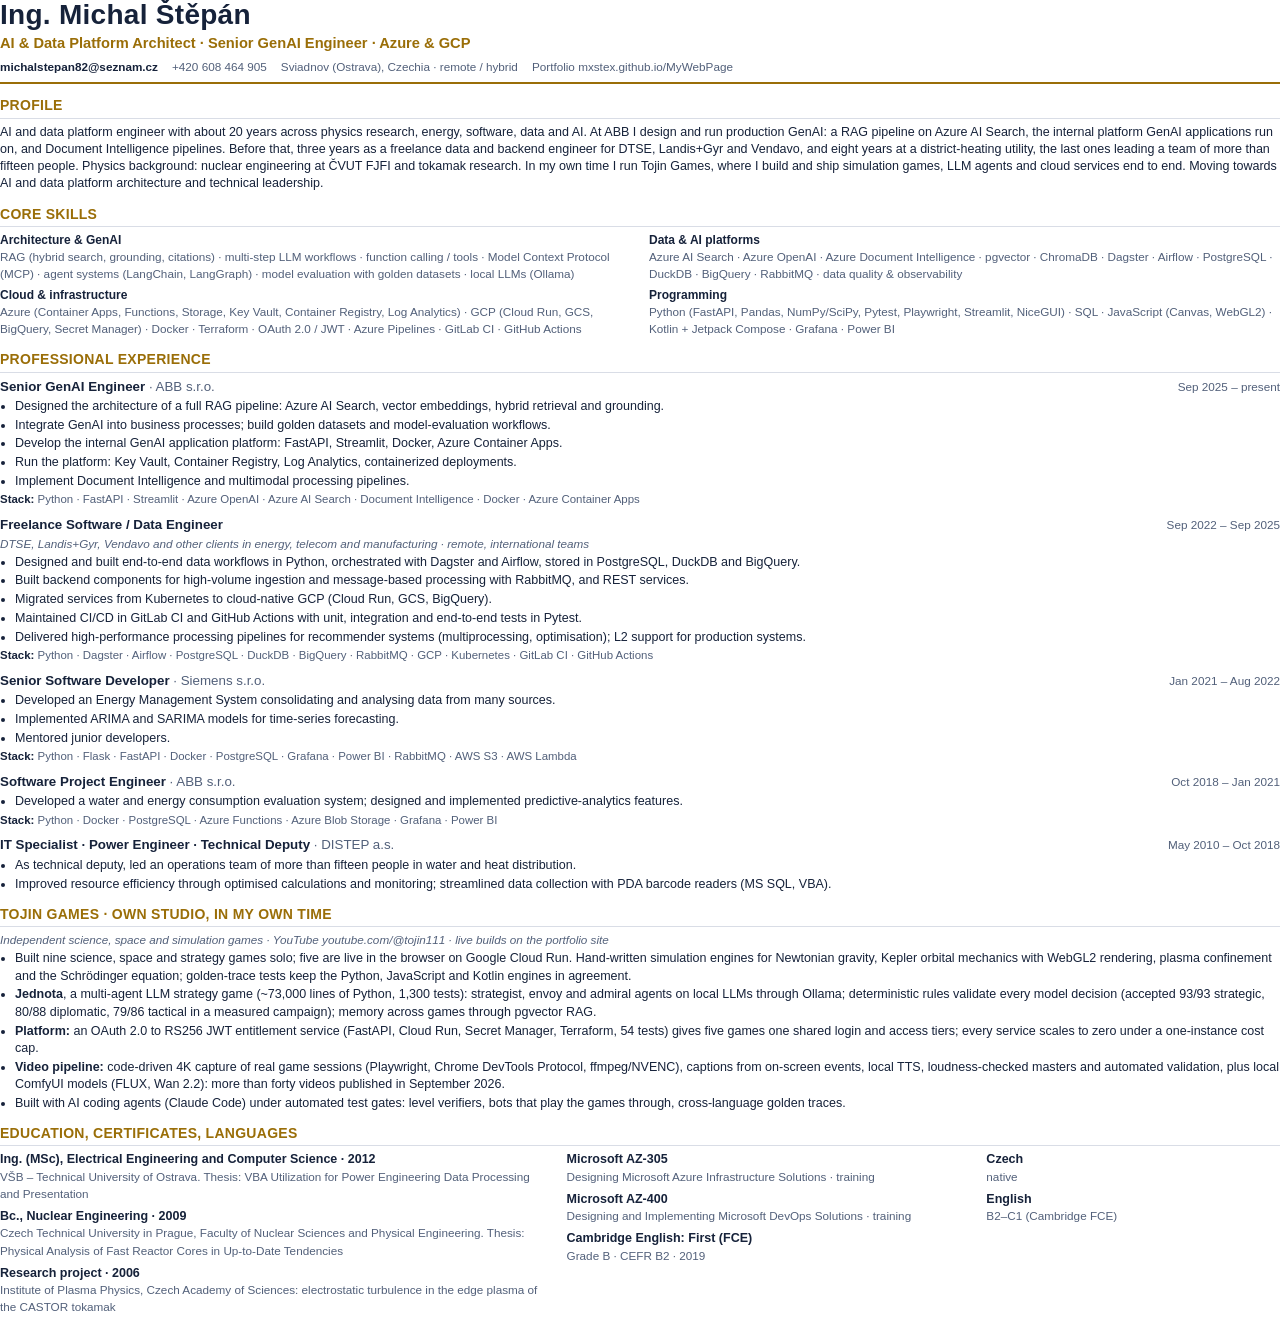
==== cv/Michal_Stepan_CV.html @ 5d6e68c1 "Update portfolio and CV with Tojin Games, Patreon and September project news - Gravity 3D links to i" ====
<!DOCTYPE html>
<html lang="en">
<head>
<meta charset="utf-8">
<title>Michal Štěpán · CV</title>
<!-- Source of cv/Michal_Stepan_CV.pdf. Re-export after every change (see README). -->
<style>
  @page { size: A4; margin: 12mm 15mm 12mm 15mm; }
  :root { --ink: #16223a; --muted: #52607a; --accent: #9a6e08; --rule: #d9dde6; }
  * { box-sizing: border-box; }
  html, body { margin: 0; padding: 0; background: #fff; }
  body { font-family: "Segoe UI", Arial, Helvetica, sans-serif; font-size: 9.4pt; line-height: 1.38; color: var(--ink); -webkit-print-color-adjust: exact; print-color-adjust: exact; }
  a { color: inherit; text-decoration: none; }
  header { border-bottom: 2px solid var(--accent); padding-bottom: 7px; margin-bottom: 9px; }
  h1 { font-size: 21pt; line-height: 1.1; margin: 0; letter-spacing: 0.01em; }
  .role { font-size: 11pt; color: var(--accent); font-weight: 600; margin: 2px 0 6px; }
  .contact { display: flex; flex-wrap: wrap; gap: 2px 14px; font-size: 8.8pt; color: var(--muted); }
  .contact b { color: var(--ink); font-weight: 600; }
  h2 { font-size: 10.5pt; text-transform: uppercase; letter-spacing: 0.02em; color: var(--accent); margin: 12px 0 5px; padding-bottom: 2px; border-bottom: 1px solid var(--rule); break-after: avoid; }
  p { margin: 0 0 5px; }
  ul { margin: 2px 0 0; padding-left: 15px; }
  li { margin: 0 0 1.5px; }
  .skills { display: grid; grid-template-columns: 1fr 1fr; gap: 4px 18px; }
  .skills div b { display: block; font-size: 9pt; }
  .skills div span { color: var(--muted); font-size: 8.8pt; }
  .job { margin: 0 0 8px; break-inside: avoid; }
  .job-head { display: flex; justify-content: space-between; align-items: baseline; gap: 10px; }
  .job-head h3 { font-size: 10pt; margin: 0; }
  .job-head h3 span { font-weight: 400; color: var(--muted); }
  .when { font-size: 8.8pt; color: var(--muted); white-space: nowrap; }
  .note { font-size: 8.8pt; color: var(--muted); font-style: italic; margin: 1px 0 2px; }
  .stack { font-size: 8.6pt; color: var(--muted); margin-top: 2px; }
  .stack b { color: var(--ink); font-weight: 600; }
  .proj { margin: 0 0 4px; }
  .proj b { font-weight: 600; }
  .cols3 { display: grid; grid-template-columns: 1.5fr 1.1fr 0.8fr; gap: 0 16px; }
  .edu { margin: 0 0 5px; }
  .edu b { display: block; }
  .edu span { color: var(--muted); font-size: 8.8pt; }
  .keep { break-inside: avoid; }
</style>
</head>
<body>

<header>
  <h1>Ing. Michal Štěpán</h1>
  <div class="role">AI &amp; Data Platform Architect · Senior GenAI Engineer · Azure &amp; GCP</div>
  <div class="contact">
    <span><b>michalstepan82@seznam.cz</b></span>
    <span>+420 608 464 905</span>
    <span>Sviadnov (Ostrava), Czechia · remote / hybrid</span>
    <span>Portfolio <a href="https://mxstex.github.io/MyWebPage/">mxstex.github.io/MyWebPage</a></span>
  </div>
</header>

<h2>Profile</h2>
<p>AI and data platform engineer with about 20 years across physics research, energy, software, data and AI. At ABB I design and run production GenAI: a RAG pipeline on Azure AI Search, the internal platform GenAI applications run on, and Document Intelligence pipelines. Before that, three years as a freelance data and backend engineer for DTSE, Landis+Gyr and Vendavo, and eight years at a district-heating utility, the last ones leading a team of more than fifteen people. Physics background: nuclear engineering at ČVUT FJFI and tokamak research. In my own time I run Tojin Games, where I build and ship simulation games, LLM agents and cloud services end to end. Moving towards AI and data platform architecture and technical leadership.</p>

<h2>Core skills</h2>
<div class="skills">
  <div><b>Architecture &amp; GenAI</b><span>RAG (hybrid search, grounding, citations) · multi-step LLM workflows · function calling / tools · Model Context Protocol (MCP) · agent systems (LangChain, LangGraph) · model evaluation with golden datasets · local LLMs (Ollama)</span></div>
  <div><b>Data &amp; AI platforms</b><span>Azure AI Search · Azure OpenAI · Azure Document Intelligence · pgvector · ChromaDB · Dagster · Airflow · PostgreSQL · DuckDB · BigQuery · RabbitMQ · data quality &amp; observability</span></div>
  <div><b>Cloud &amp; infrastructure</b><span>Azure (Container Apps, Functions, Storage, Key Vault, Container Registry, Log Analytics) · GCP (Cloud Run, GCS, BigQuery, Secret Manager) · Docker · Terraform · OAuth 2.0 / JWT · Azure Pipelines · GitLab CI · GitHub Actions</span></div>
  <div><b>Programming</b><span>Python (FastAPI, Pandas, NumPy/SciPy, Pytest, Playwright, Streamlit, NiceGUI) · SQL · JavaScript (Canvas, WebGL2) · Kotlin + Jetpack Compose · Grafana · Power BI</span></div>
</div>

<h2>Professional experience</h2>

<div class="job">
  <div class="job-head"><h3>Senior GenAI Engineer <span>· ABB s.r.o.</span></h3><span class="when">Sep 2025 – present</span></div>
  <ul>
    <li>Designed the architecture of a full RAG pipeline: Azure AI Search, vector embeddings, hybrid retrieval and grounding.</li>
    <li>Integrate GenAI into business processes; build golden datasets and model-evaluation workflows.</li>
    <li>Develop the internal GenAI application platform: FastAPI, Streamlit, Docker, Azure Container Apps.</li>
    <li>Run the platform: Key Vault, Container Registry, Log Analytics, containerized deployments.</li>
    <li>Implement Document Intelligence and multimodal processing pipelines.</li>
  </ul>
  <div class="stack"><b>Stack:</b> Python · FastAPI · Streamlit · Azure OpenAI · Azure AI Search · Document Intelligence · Docker · Azure Container Apps</div>
</div>

<div class="job">
  <div class="job-head"><h3>Freelance Software / Data Engineer</h3><span class="when">Sep 2022 – Sep 2025</span></div>
  <div class="note">DTSE, Landis+Gyr, Vendavo and other clients in energy, telecom and manufacturing · remote, international teams</div>
  <ul>
    <li>Designed and built end-to-end data workflows in Python, orchestrated with Dagster and Airflow, stored in PostgreSQL, DuckDB and BigQuery.</li>
    <li>Built backend components for high-volume ingestion and message-based processing with RabbitMQ, and REST services.</li>
    <li>Migrated services from Kubernetes to cloud-native GCP (Cloud Run, GCS, BigQuery).</li>
    <li>Maintained CI/CD in GitLab CI and GitHub Actions with unit, integration and end-to-end tests in Pytest.</li>
    <li>Delivered high-performance processing pipelines for recommender systems (multiprocessing, optimisation); L2 support for production systems.</li>
  </ul>
  <div class="stack"><b>Stack:</b> Python · Dagster · Airflow · PostgreSQL · DuckDB · BigQuery · RabbitMQ · GCP · Kubernetes · GitLab CI · GitHub Actions</div>
</div>

<div class="job">
  <div class="job-head"><h3>Senior Software Developer <span>· Siemens s.r.o.</span></h3><span class="when">Jan 2021 – Aug 2022</span></div>
  <ul>
    <li>Developed an Energy Management System consolidating and analysing data from many sources.</li>
    <li>Implemented ARIMA and SARIMA models for time-series forecasting.</li>
    <li>Mentored junior developers.</li>
  </ul>
  <div class="stack"><b>Stack:</b> Python · Flask · FastAPI · Docker · PostgreSQL · Grafana · Power BI · RabbitMQ · AWS S3 · AWS Lambda</div>
</div>

<div class="job">
  <div class="job-head"><h3>Software Project Engineer <span>· ABB s.r.o.</span></h3><span class="when">Oct 2018 – Jan 2021</span></div>
  <ul>
    <li>Developed a water and energy consumption evaluation system; designed and implemented predictive-analytics features.</li>
  </ul>
  <div class="stack"><b>Stack:</b> Python · Docker · PostgreSQL · Azure Functions · Azure Blob Storage · Grafana · Power BI</div>
</div>

<div class="job">
  <div class="job-head"><h3>IT Specialist · Power Engineer · Technical Deputy <span>· DISTEP a.s.</span></h3><span class="when">May 2010 – Oct 2018</span></div>
  <ul>
    <li>As technical deputy, led an operations team of more than fifteen people in water and heat distribution.</li>
    <li>Improved resource efficiency through optimised calculations and monitoring; streamlined data collection with PDA barcode readers (MS SQL, VBA).</li>
  </ul>
</div>

<div class="job">
<h2>Tojin Games · own studio, in my own time</h2>
<div class="note">Independent science, space and simulation games · YouTube <a href="https://www.youtube.com/@tojin111">youtube.com/@tojin111</a> · live builds on the portfolio site</div>
<ul>
  <li>Built nine science, space and strategy games solo; five are live in the browser on Google Cloud Run. Hand-written simulation engines for Newtonian gravity, Kepler orbital mechanics with WebGL2 rendering, plasma confinement and the Schrödinger equation; golden-trace tests keep the Python, JavaScript and Kotlin engines in agreement.</li>
  <li><b>Jednota</b>, a multi-agent LLM strategy game (~73,000 lines of Python, 1,300 tests): strategist, envoy and admiral agents on local LLMs through Ollama; deterministic rules validate every model decision (accepted 93/93 strategic, 80/88 diplomatic, 79/86 tactical in a measured campaign); memory across games through pgvector RAG.</li>
  <li><b>Platform:</b> an OAuth 2.0 to RS256 JWT entitlement service (FastAPI, Cloud Run, Secret Manager, Terraform, 54 tests) gives five games one shared login and access tiers; every service scales to zero under a one-instance cost cap.</li>
  <li><b>Video pipeline:</b> code-driven 4K capture of real game sessions (Playwright, Chrome DevTools Protocol, ffmpeg/NVENC), captions from on-screen events, local TTS, loudness-checked masters and automated validation, plus local ComfyUI models (FLUX, Wan 2.2): more than forty videos published in September 2026.</li>
  <li>Built with AI coding agents (Claude Code) under automated test gates: level verifiers, bots that play the games through, cross-language golden traces.</li>
</ul>
</div>

<div class="keep">
<h2>Education, certificates, languages</h2>
<div class="cols3">
  <div>
    <div class="edu"><b>Ing. (MSc), Electrical Engineering and Computer Science · 2012</b><span>VŠB – Technical University of Ostrava. Thesis: VBA Utilization for Power Engineering Data Processing and Presentation</span></div>
    <div class="edu"><b>Bc., Nuclear Engineering · 2009</b><span>Czech Technical University in Prague, Faculty of Nuclear Sciences and Physical Engineering. Thesis: Physical Analysis of Fast Reactor Cores in Up-to-Date Tendencies</span></div>
    <div class="edu"><b>Research project · 2006</b><span>Institute of Plasma Physics, Czech Academy of Sciences: electrostatic turbulence in the edge plasma of the CASTOR tokamak</span></div>
  </div>
  <div>
    <div class="edu"><b>Microsoft AZ-305</b><span>Designing Microsoft Azure Infrastructure Solutions · training</span></div>
    <div class="edu"><b>Microsoft AZ-400</b><span>Designing and Implementing Microsoft DevOps Solutions · training</span></div>
    <div class="edu"><b>Cambridge English: First (FCE)</b><span>Grade B · CEFR B2 · 2019</span></div>
  </div>
  <div>
    <div class="edu"><b>Czech</b><span>native</span></div>
    <div class="edu"><b>English</b><span>B2–C1 (Cambridge FCE)</span></div>
  </div>
</div>
</div>

</body>
</html>
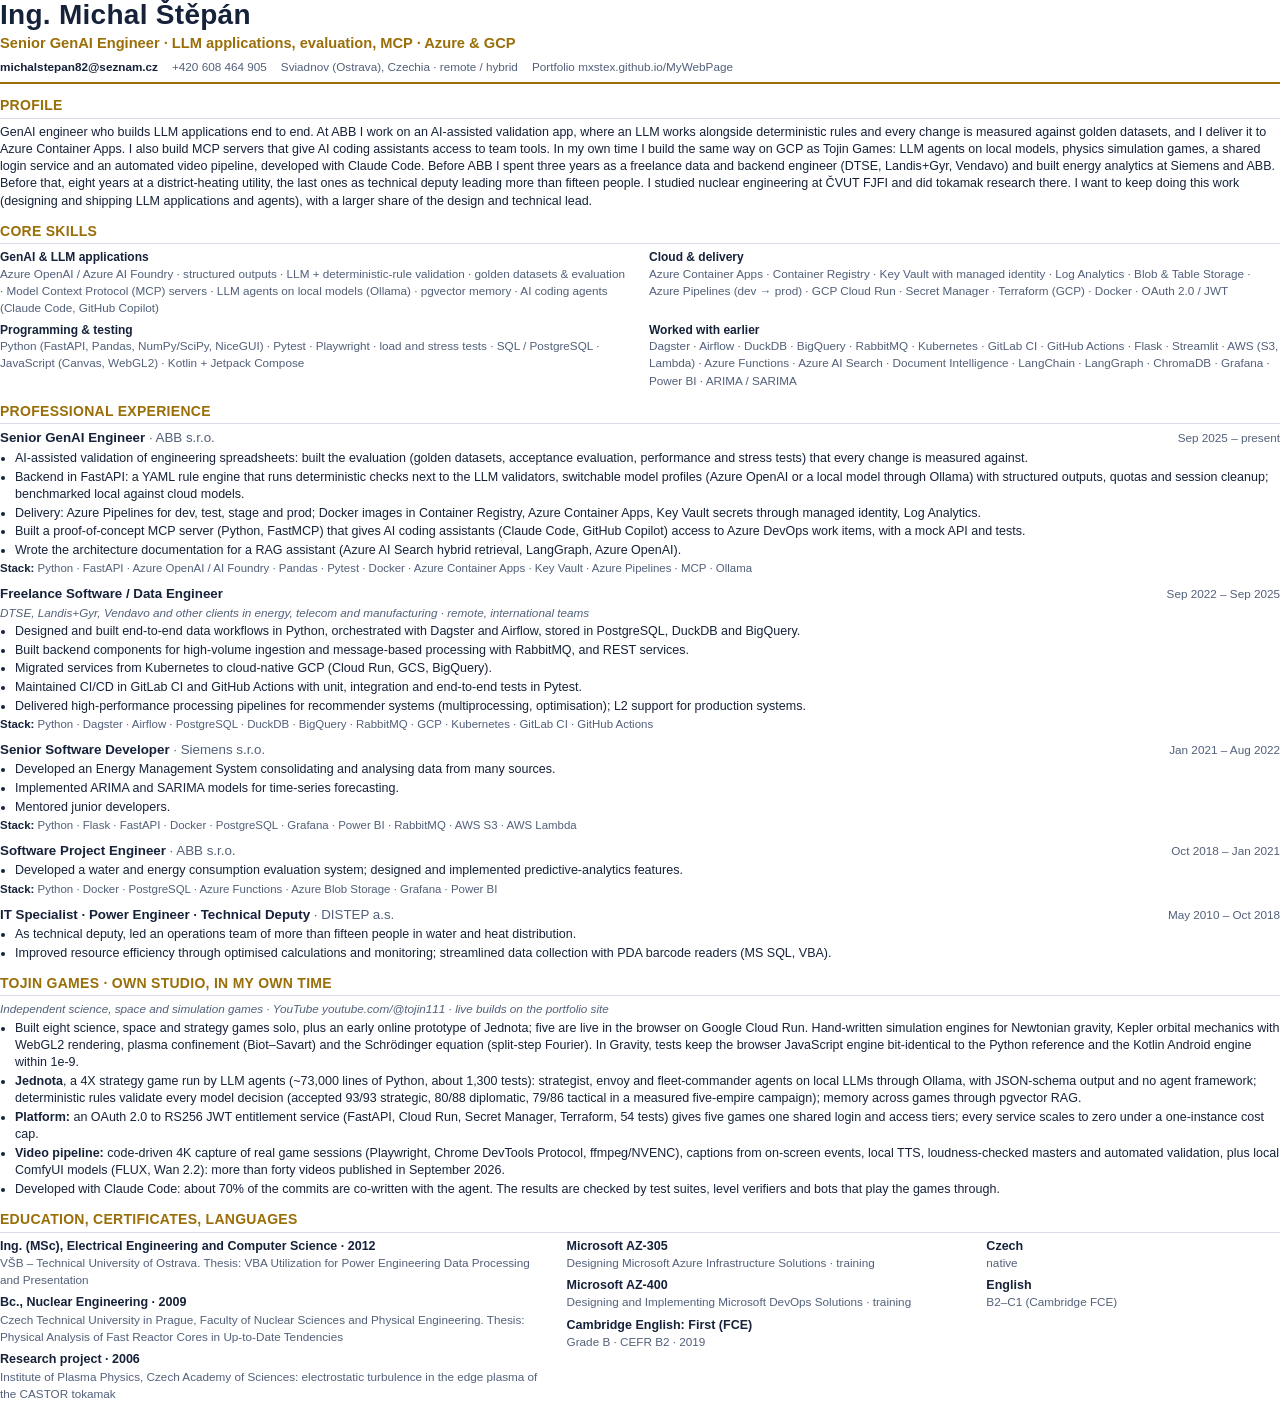
==== commit f9d3d4b7: "Rewrite CV and site around verified work (v1.5.0) - Headline: Senior GenAI Engineer instead of AI & " ====
--- a/cv/Michal_Stepan_CV.html
+++ b/cv/Michal_Stepan_CV.html
@@ -44,7 +44,7 @@
 
 <header>
   <h1>Ing. Michal Štěpán</h1>
-  <div class="role">AI &amp; Data Platform Architect · Senior GenAI Engineer · Azure &amp; GCP</div>
+  <div class="role">Senior GenAI Engineer · LLM applications, evaluation, MCP · Azure &amp; GCP</div>
   <div class="contact">
     <span><b>michalstepan82@seznam.cz</b></span>
     <span>+420 608 464 905</span>
@@ -54,14 +54,14 @@
 </header>
 
 <h2>Profile</h2>
-<p>AI and data platform engineer with about 20 years across physics research, energy, software, data and AI. At ABB I design and run production GenAI: a RAG pipeline on Azure AI Search, the internal platform GenAI applications run on, and Document Intelligence pipelines. Before that, three years as a freelance data and backend engineer for DTSE, Landis+Gyr and Vendavo, and eight years at a district-heating utility, the last ones leading a team of more than fifteen people. Physics background: nuclear engineering at ČVUT FJFI and tokamak research. In my own time I run Tojin Games, where I build and ship simulation games, LLM agents and cloud services end to end. Moving towards AI and data platform architecture and technical leadership.</p>
+<p>GenAI engineer who builds LLM applications end to end. At ABB I work on an AI-assisted validation app, where an LLM works alongside deterministic rules and every change is measured against golden datasets, and I deliver it to Azure Container Apps. I also build MCP servers that give AI coding assistants access to team tools. In my own time I build the same way on GCP as Tojin Games: LLM agents on local models, physics simulation games, a shared login service and an automated video pipeline, developed with Claude Code. Before ABB I spent three years as a freelance data and backend engineer (DTSE, Landis+Gyr, Vendavo) and built energy analytics at Siemens and ABB. Before that, eight years at a district-heating utility, the last ones as technical deputy leading more than fifteen people. I studied nuclear engineering at ČVUT FJFI and did tokamak research there. I want to keep doing this work (designing and shipping LLM applications and agents), with a larger share of the design and technical lead.</p>
 
 <h2>Core skills</h2>
 <div class="skills">
-  <div><b>Architecture &amp; GenAI</b><span>RAG (hybrid search, grounding, citations) · multi-step LLM workflows · function calling / tools · Model Context Protocol (MCP) · agent systems (LangChain, LangGraph) · model evaluation with golden datasets · local LLMs (Ollama)</span></div>
-  <div><b>Data &amp; AI platforms</b><span>Azure AI Search · Azure OpenAI · Azure Document Intelligence · pgvector · ChromaDB · Dagster · Airflow · PostgreSQL · DuckDB · BigQuery · RabbitMQ · data quality &amp; observability</span></div>
-  <div><b>Cloud &amp; infrastructure</b><span>Azure (Container Apps, Functions, Storage, Key Vault, Container Registry, Log Analytics) · GCP (Cloud Run, GCS, BigQuery, Secret Manager) · Docker · Terraform · OAuth 2.0 / JWT · Azure Pipelines · GitLab CI · GitHub Actions</span></div>
-  <div><b>Programming</b><span>Python (FastAPI, Pandas, NumPy/SciPy, Pytest, Playwright, Streamlit, NiceGUI) · SQL · JavaScript (Canvas, WebGL2) · Kotlin + Jetpack Compose · Grafana · Power BI</span></div>
+  <div><b>GenAI &amp; LLM applications</b><span>Azure OpenAI / Azure AI Foundry · structured outputs · LLM + deterministic-rule validation · golden datasets &amp; evaluation · Model Context Protocol (MCP) servers · LLM agents on local models (Ollama) · pgvector memory · AI coding agents (Claude Code, GitHub Copilot)</span></div>
+  <div><b>Cloud &amp; delivery</b><span>Azure Container Apps · Container Registry · Key Vault with managed identity · Log Analytics · Blob &amp; Table Storage · Azure Pipelines (dev → prod) · GCP Cloud Run · Secret Manager · Terraform (GCP) · Docker · OAuth 2.0 / JWT</span></div>
+  <div><b>Programming &amp; testing</b><span>Python (FastAPI, Pandas, NumPy/SciPy, NiceGUI) · Pytest · Playwright · load and stress tests · SQL / PostgreSQL · JavaScript (Canvas, WebGL2) · Kotlin + Jetpack Compose</span></div>
+  <div><b>Worked with earlier</b><span>Dagster · Airflow · DuckDB · BigQuery · RabbitMQ · Kubernetes · GitLab CI · GitHub Actions · Flask · Streamlit · AWS (S3, Lambda) · Azure Functions · Azure AI Search · Document Intelligence · LangChain · LangGraph · ChromaDB · Grafana · Power BI · ARIMA / SARIMA</span></div>
 </div>
 
 <h2>Professional experience</h2>
@@ -69,13 +69,13 @@
 <div class="job">
   <div class="job-head"><h3>Senior GenAI Engineer <span>· ABB s.r.o.</span></h3><span class="when">Sep 2025 – present</span></div>
   <ul>
-    <li>Designed the architecture of a full RAG pipeline: Azure AI Search, vector embeddings, hybrid retrieval and grounding.</li>
-    <li>Integrate GenAI into business processes; build golden datasets and model-evaluation workflows.</li>
-    <li>Develop the internal GenAI application platform: FastAPI, Streamlit, Docker, Azure Container Apps.</li>
-    <li>Run the platform: Key Vault, Container Registry, Log Analytics, containerized deployments.</li>
-    <li>Implement Document Intelligence and multimodal processing pipelines.</li>
+    <li>AI-assisted validation of engineering spreadsheets: built the evaluation (golden datasets, acceptance evaluation, performance and stress tests) that every change is measured against.</li>
+    <li>Backend in FastAPI: a YAML rule engine that runs deterministic checks next to the LLM validators, switchable model profiles (Azure OpenAI or a local model through Ollama) with structured outputs, quotas and session cleanup; benchmarked local against cloud models.</li>
+    <li>Delivery: Azure Pipelines for dev, test, stage and prod; Docker images in Container Registry, Azure Container Apps, Key Vault secrets through managed identity, Log Analytics.</li>
+    <li>Built a proof-of-concept MCP server (Python, FastMCP) that gives AI coding assistants (Claude Code, GitHub Copilot) access to Azure DevOps work items, with a mock API and tests.</li>
+    <li>Wrote the architecture documentation for a RAG assistant (Azure AI Search hybrid retrieval, LangGraph, Azure OpenAI).</li>
   </ul>
-  <div class="stack"><b>Stack:</b> Python · FastAPI · Streamlit · Azure OpenAI · Azure AI Search · Document Intelligence · Docker · Azure Container Apps</div>
+  <div class="stack"><b>Stack:</b> Python · FastAPI · Azure OpenAI / AI Foundry · Pandas · Pytest · Docker · Azure Container Apps · Key Vault · Azure Pipelines · MCP · Ollama</div>
 </div>
 
 <div class="job">
@@ -121,11 +121,11 @@
 <h2>Tojin Games · own studio, in my own time</h2>
 <div class="note">Independent science, space and simulation games · YouTube <a href="https://www.youtube.com/@tojin111">youtube.com/@tojin111</a> · live builds on the portfolio site</div>
 <ul>
-  <li>Built nine science, space and strategy games solo; five are live in the browser on Google Cloud Run. Hand-written simulation engines for Newtonian gravity, Kepler orbital mechanics with WebGL2 rendering, plasma confinement and the Schrödinger equation; golden-trace tests keep the Python, JavaScript and Kotlin engines in agreement.</li>
-  <li><b>Jednota</b>, a multi-agent LLM strategy game (~73,000 lines of Python, 1,300 tests): strategist, envoy and admiral agents on local LLMs through Ollama; deterministic rules validate every model decision (accepted 93/93 strategic, 80/88 diplomatic, 79/86 tactical in a measured campaign); memory across games through pgvector RAG.</li>
+  <li>Built eight science, space and strategy games solo, plus an early online prototype of Jednota; five are live in the browser on Google Cloud Run. Hand-written simulation engines for Newtonian gravity, Kepler orbital mechanics with WebGL2 rendering, plasma confinement (Biot–Savart) and the Schrödinger equation (split-step Fourier). In Gravity, tests keep the browser JavaScript engine bit-identical to the Python reference and the Kotlin Android engine within 1e-9.</li>
+  <li><b>Jednota</b>, a 4X strategy game run by LLM agents (~73,000 lines of Python, about 1,300 tests): strategist, envoy and fleet-commander agents on local LLMs through Ollama, with JSON-schema output and no agent framework; deterministic rules validate every model decision (accepted 93/93 strategic, 80/88 diplomatic, 79/86 tactical in a measured five-empire campaign); memory across games through pgvector RAG.</li>
   <li><b>Platform:</b> an OAuth 2.0 to RS256 JWT entitlement service (FastAPI, Cloud Run, Secret Manager, Terraform, 54 tests) gives five games one shared login and access tiers; every service scales to zero under a one-instance cost cap.</li>
   <li><b>Video pipeline:</b> code-driven 4K capture of real game sessions (Playwright, Chrome DevTools Protocol, ffmpeg/NVENC), captions from on-screen events, local TTS, loudness-checked masters and automated validation, plus local ComfyUI models (FLUX, Wan 2.2): more than forty videos published in September 2026.</li>
-  <li>Built with AI coding agents (Claude Code) under automated test gates: level verifiers, bots that play the games through, cross-language golden traces.</li>
+  <li>Developed with Claude Code: about 70% of the commits are co-written with the agent. The results are checked by test suites, level verifiers and bots that play the games through.</li>
 </ul>
 </div>
 
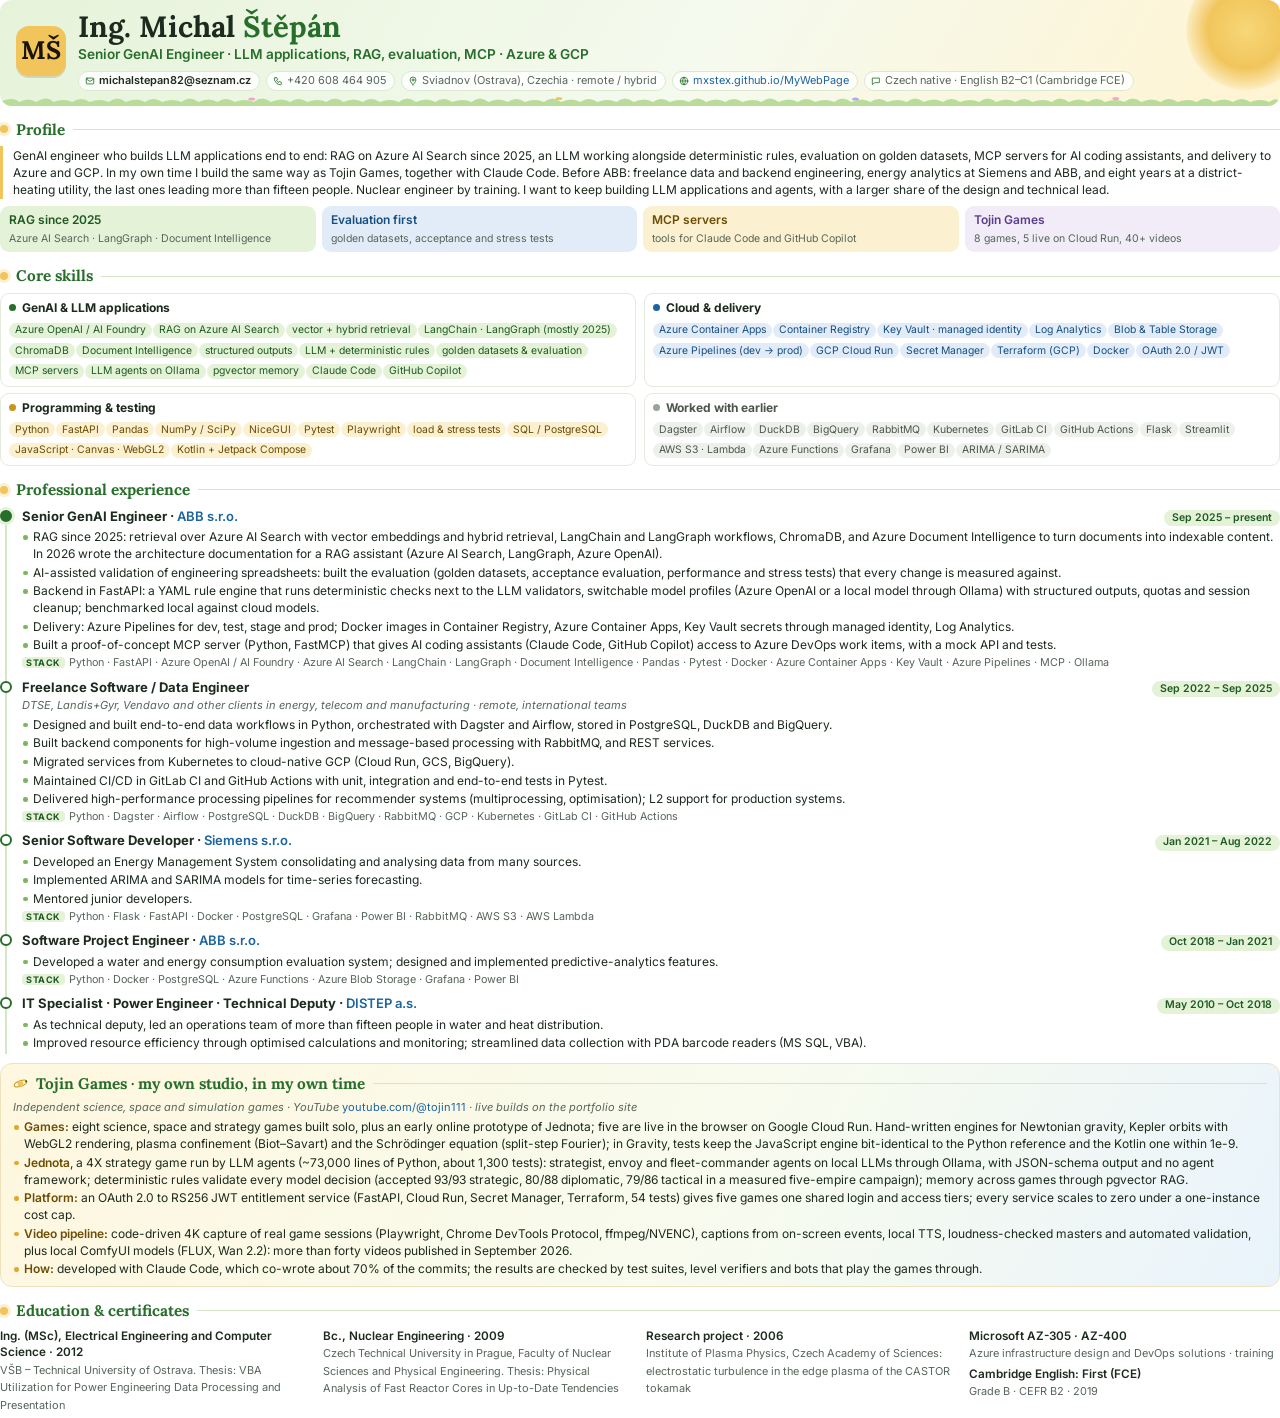
==== commit a8d63d0c: "Restore ABB RAG work and give the CV a new look (v1.5.1) - ABB role: RAG since 2025 (Azure AI Search" ====
--- a/cv/Michal_Stepan_CV.html
+++ b/cv/Michal_Stepan_CV.html
@@ -3,79 +3,169 @@
 <head>
 <meta charset="utf-8">
 <title>Michal Štěpán · CV</title>
-<!-- Source of cv/Michal_Stepan_CV.pdf. Re-export after every change (see README). -->
+<!-- Source of cv/Michal_Stepan_CV.pdf. Re-export after every change (see README). Colours follow the site's Meadow palette. -->
+<link rel="preconnect" href="https://fonts.googleapis.com">
+<link rel="preconnect" href="https://fonts.gstatic.com" crossorigin>
+<link href="https://fonts.googleapis.com/css2?family=Inter:wght@400;500;600;700&family=Lora:wght@600;700&display=swap" rel="stylesheet">
 <style>
-  @page { size: A4; margin: 12mm 15mm 12mm 15mm; }
-  :root { --ink: #16223a; --muted: #52607a; --accent: #9a6e08; --rule: #d9dde6; }
+  @page { size: A4; margin: 10mm 13mm 10mm 13mm; }
+  :root {
+    --ink: #1c2b1e; --muted: #56655a; --rule: #d6e7c8;
+    --green: #276e2b; --green-soft: #e4f2d8; --green-ink: #1f5a23;
+    --blue: #1b64a0; --blue-soft: #e1ecf8; --blue-ink: #174f80;
+    --gold: #f1c55c; --gold-soft: #fbf0cf; --gold-ink: #6b4d05;
+    --grey-soft: #eef0ec; --grey-ink: #4d564d;
+  }
   * { box-sizing: border-box; }
   html, body { margin: 0; padding: 0; background: #fff; }
-  body { font-family: "Segoe UI", Arial, Helvetica, sans-serif; font-size: 9.4pt; line-height: 1.38; color: var(--ink); -webkit-print-color-adjust: exact; print-color-adjust: exact; }
-  a { color: inherit; text-decoration: none; }
-  header { border-bottom: 2px solid var(--accent); padding-bottom: 7px; margin-bottom: 9px; }
-  h1 { font-size: 21pt; line-height: 1.1; margin: 0; letter-spacing: 0.01em; }
-  .role { font-size: 11pt; color: var(--accent); font-weight: 600; margin: 2px 0 6px; }
-  .contact { display: flex; flex-wrap: wrap; gap: 2px 14px; font-size: 8.8pt; color: var(--muted); }
-  .contact b { color: var(--ink); font-weight: 600; }
-  h2 { font-size: 10.5pt; text-transform: uppercase; letter-spacing: 0.02em; color: var(--accent); margin: 12px 0 5px; padding-bottom: 2px; border-bottom: 1px solid var(--rule); break-after: avoid; }
-  p { margin: 0 0 5px; }
-  ul { margin: 2px 0 0; padding-left: 15px; }
-  li { margin: 0 0 1.5px; }
-  .skills { display: grid; grid-template-columns: 1fr 1fr; gap: 4px 18px; }
-  .skills div b { display: block; font-size: 9pt; }
-  .skills div span { color: var(--muted); font-size: 8.8pt; }
-  .job { margin: 0 0 8px; break-inside: avoid; }
+  body { font-family: "Inter", "Segoe UI", Arial, sans-serif; font-size: 9pt; line-height: 1.42; color: var(--ink); -webkit-print-color-adjust: exact; print-color-adjust: exact; }
+  a { color: var(--blue); text-decoration: none; }
+  b { font-weight: 600; }
+  p { margin: 0 0 4px; }
+
+  /* ---------- header ---------- */
+  .hero { position: relative; overflow: hidden; display: flex; gap: 12px; align-items: center; padding: 11px 16px 15px; border-radius: 12px;
+          background: linear-gradient(120deg, #e6f3da 0%, #f5faee 55%, #fff4d2 100%); }
+  .hero .sun { position: absolute; right: -26px; top: -30px; width: 120px; height: 120px; border-radius: 50%;
+               background: radial-gradient(circle, #f7d777 0%, #f1c55c 45%, rgba(241,197,92,0.25) 68%, rgba(241,197,92,0) 72%); }
+  .hero .grass { position: absolute; left: 0; right: 0; bottom: 0; width: 100%; height: 11px; }
+  .mark { flex: none; width: 50px; height: 50px; border-radius: 13px; background: var(--gold); color: #1a1408; display: grid; place-items: center;
+          font-family: "Lora", Georgia, serif; font-weight: 700; font-size: 19pt; box-shadow: 0 2px 0 rgba(107,77,5,0.18); position: relative; }
+  .who { position: relative; }
+  h1 { font-family: "Lora", Georgia, serif; font-size: 22pt; line-height: 1.05; margin: 0; color: var(--ink); }
+  h1 .accent { color: var(--green); }
+  .role { font-size: 10.2pt; font-weight: 600; color: var(--green); margin: 3px 0 7px; }
+  .contact { display: flex; flex-wrap: wrap; gap: 4px 6px; }
+  .contact span { display: inline-flex; align-items: center; gap: 4px; background: rgba(255,255,255,0.85); border: 1px solid #dbe9cf; border-radius: 999px;
+                  padding: 1px 8px 1px 6px; font-size: 8.2pt; color: var(--muted); }
+  .contact span b { color: var(--ink); font-weight: 600; }
+  .contact svg { width: 10px; height: 10px; stroke: var(--green); fill: none; stroke-width: 2; stroke-linecap: round; stroke-linejoin: round; }
+
+  /* ---------- sections ---------- */
+  h2 { display: flex; align-items: center; gap: 8px; font-family: "Lora", Georgia, serif; font-size: 11.5pt; color: var(--green);
+       margin: 13px 0 6px; break-after: avoid; }
+  h2::before { content: ""; flex: none; width: 8px; height: 8px; border-radius: 50%; background: var(--gold); box-shadow: 0 0 0 3px var(--gold-soft); }
+  h2::after { content: ""; flex: 1; height: 1px; background: var(--rule); }
+
+  .profile { border-left: 3px solid var(--gold); padding: 1px 0 1px 10px; }
+
+  .highlights { display: grid; grid-template-columns: repeat(4, 1fr); gap: 6px; margin-top: 7px; }
+  .hl { border-radius: 9px; padding: 5px 9px 6px; }
+  .hl b { display: block; font-size: 9pt; }
+  .hl span { font-size: 7.9pt; color: var(--muted); }
+  .hl.g { background: var(--green-soft); } .hl.g b { color: var(--green-ink); }
+  .hl.b { background: var(--blue-soft); }  .hl.b b { color: var(--blue-ink); }
+  .hl.y { background: var(--gold-soft); }  .hl.y b { color: var(--gold-ink); }
+  .hl.n { background: #f1ecf8; }           .hl.n b { color: #5b3d8a; }
+
+  /* ---------- skills ---------- */
+  .skills { display: grid; grid-template-columns: 1fr 1fr; gap: 6px 8px; }
+  .sk { border: 1px solid #e3ebdc; border-radius: 9px; padding: 5px 8px 4px; }
+  .sk h3 { display: flex; align-items: center; gap: 6px; font-size: 9pt; margin: 0 0 4px; }
+  .sk h3 i { width: 7px; height: 7px; border-radius: 50%; }
+  .chips span { display: inline-block; font-size: 7.8pt; line-height: 1.35; padding: 0.5px 6px; margin: 0 1px 3px 0; border-radius: 999px; }
+  .sk.g h3 i { background: var(--green); } .sk.g .chips span { background: var(--green-soft); color: var(--green-ink); }
+  .sk.b h3 i { background: var(--blue); }  .sk.b .chips span { background: var(--blue-soft); color: var(--blue-ink); }
+  .sk.y h3 i { background: #c9951b; }      .sk.y .chips span { background: var(--gold-soft); color: var(--gold-ink); }
+  .sk.n h3 i { background: #9aa39a; }      .sk.n .chips span { background: var(--grey-soft); color: var(--grey-ink); }
+  .sk.n h3 { color: var(--grey-ink); }
+
+  /* ---------- experience ---------- */
+  .job { position: relative; margin: 0 0 0 5px; padding: 0 0 7px 15px; border-left: 2px solid var(--rule); }
+  .job:last-child { padding-bottom: 1px; }
+  .job-head, .note { break-after: avoid; }
+  li { break-inside: avoid; }
+  .job::before { content: ""; position: absolute; left: -7px; top: 3px; width: 8px; height: 8px; border-radius: 50%; background: #fff; border: 2px solid var(--green); }
+  .job.now::before { background: var(--green); box-shadow: 0 0 0 3px var(--green-soft); }
   .job-head { display: flex; justify-content: space-between; align-items: baseline; gap: 10px; }
-  .job-head h3 { font-size: 10pt; margin: 0; }
-  .job-head h3 span { font-weight: 400; color: var(--muted); }
-  .when { font-size: 8.8pt; color: var(--muted); white-space: nowrap; }
-  .note { font-size: 8.8pt; color: var(--muted); font-style: italic; margin: 1px 0 2px; }
-  .stack { font-size: 8.6pt; color: var(--muted); margin-top: 2px; }
-  .stack b { color: var(--ink); font-weight: 600; }
-  .proj { margin: 0 0 4px; }
-  .proj b { font-weight: 600; }
-  .cols3 { display: grid; grid-template-columns: 1.5fr 1.1fr 0.8fr; gap: 0 16px; }
-  .edu { margin: 0 0 5px; }
-  .edu b { display: block; }
-  .edu span { color: var(--muted); font-size: 8.8pt; }
+  .job-head h3 { font-size: 9.8pt; margin: 0; }
+  .job-head h3 span { font-weight: 600; color: var(--blue); }
+  .when { flex: none; font-size: 7.9pt; font-weight: 600; color: var(--green-ink); background: var(--green-soft); border-radius: 999px; padding: 0.5px 8px; white-space: nowrap; }
+  .note { font-size: 8.3pt; color: var(--muted); font-style: italic; margin: 1px 0 1px; }
+  ul { list-style: none; margin: 2px 0 0; padding-left: 11px; }
+  li { position: relative; margin: 0 0 1.5px; }
+  li::before { content: ""; position: absolute; left: -10px; top: 0.58em; width: 4.5px; height: 4.5px; border-radius: 50%; background: #7cb65c; }
+  .stack { font-size: 8.1pt; color: var(--muted); margin-top: 2px; }
+  .stack b { font-size: 6.8pt; font-weight: 700; letter-spacing: 0.06em; text-transform: uppercase; color: var(--green-ink); background: var(--green-soft);
+             border-radius: 4px; padding: 0 4px; margin-right: 4px; }
+
+  /* ---------- Tojin Games ---------- */
+  .tojin { margin-top: 9px; border-radius: 12px; padding: 7px 12px 7px; background: linear-gradient(120deg, #fff7df 0%, #f7fbef 60%, #e9f3fb 100%); border: 1px solid #efe3bd; break-inside: avoid; }
+  .tojin h2 { margin-top: 2px; }
+  .tojin h2::before { display: none; }
+  .tojin h2 svg { flex: none; width: 15px; height: 15px; }
+  .tojin .note a { font-style: normal; }
+  .tojin li b { color: var(--gold-ink); }
+  .tojin li::before { background: #e0a92c; }
+
+  /* ---------- education ---------- */
+  .cols4 { display: grid; grid-template-columns: 1fr 1fr 1fr 1fr; gap: 0 12px; }
+  .edu { margin: 0 0 4px; }
+  .edu b { display: block; font-size: 8.8pt; }
+  .edu span { color: var(--muted); font-size: 8.2pt; }
   .keep { break-inside: avoid; }
 </style>
 </head>
 <body>
 
-<header>
-  <h1>Ing. Michal Štěpán</h1>
-  <div class="role">Senior GenAI Engineer · LLM applications, evaluation, MCP · Azure &amp; GCP</div>
-  <div class="contact">
-    <span><b>michalstepan82@seznam.cz</b></span>
-    <span>+420 608 464 905</span>
-    <span>Sviadnov (Ostrava), Czechia · remote / hybrid</span>
-    <span>Portfolio <a href="https://mxstex.github.io/MyWebPage/">mxstex.github.io/MyWebPage</a></span>
+<header class="hero">
+  <div class="sun"></div>
+  <svg class="grass" viewBox="0 0 600 11" preserveAspectRatio="none" aria-hidden="true">
+    <path fill="#b9dc9b" d="M0 11 L0 7 Q6 1 9 7 Q13 2 17 7 Q22 0 25 7 Q30 3 34 7 Q38 1 42 7 Q47 3 51 7 Q55 0 59 7 Q64 2 68 7 Q72 1 76 7 Q81 3 85 7 Q89 0 93 7 Q98 2 102 7 Q106 1 110 7 Q115 3 119 7 Q123 0 127 7 Q132 2 136 7 Q140 1 144 7 Q149 3 153 7 Q157 0 161 7 Q166 2 170 7 Q174 1 178 7 Q183 3 187 7 Q191 0 195 7 Q200 2 204 7 Q208 1 212 7 Q217 3 221 7 Q225 0 229 7 Q234 2 238 7 Q242 1 246 7 Q251 3 255 7 Q259 0 263 7 Q268 2 272 7 Q276 1 280 7 Q285 3 289 7 Q293 0 297 7 Q302 2 306 7 Q310 1 314 7 Q319 3 323 7 Q327 0 331 7 Q336 2 340 7 Q344 1 348 7 Q353 3 357 7 Q361 0 365 7 Q370 2 374 7 Q378 1 382 7 Q387 3 391 7 Q395 0 399 7 Q404 2 408 7 Q412 1 416 7 Q421 3 425 7 Q429 0 433 7 Q438 2 442 7 Q446 1 450 7 Q455 3 459 7 Q463 0 467 7 Q472 2 476 7 Q480 1 484 7 Q489 3 493 7 Q497 0 501 7 Q506 2 510 7 Q514 1 518 7 Q523 3 527 7 Q531 0 535 7 Q540 2 544 7 Q548 1 552 7 Q557 3 561 7 Q565 0 569 7 Q574 2 578 7 Q582 1 586 7 Q591 3 595 7 Q598 2 600 6 L600 11 Z"/>
+    <circle cx="118" cy="4" r="1.6" fill="#f3a6c8"/><circle cx="262" cy="3.5" r="1.6" fill="#f1c55c"/><circle cx="401" cy="4" r="1.6" fill="#b9a6f3"/><circle cx="523" cy="3.5" r="1.6" fill="#f3a6c8"/>
+  </svg>
+  <div class="mark">MŠ</div>
+  <div class="who">
+    <h1>Ing. Michal <span class="accent">Štěpán</span></h1>
+    <div class="role">Senior GenAI Engineer · LLM applications, RAG, evaluation, MCP · Azure &amp; GCP</div>
+    <div class="contact">
+      <span><svg viewBox="0 0 24 24"><rect x="3" y="5" width="18" height="14" rx="2"/><path d="m3 7 9 6 9-6"/></svg><b>michalstepan82@seznam.cz</b></span>
+      <span><svg viewBox="0 0 24 24"><path d="M5 4h4l2 5-2.5 1.5a11 11 0 0 0 5 5L15 13l5 2v4a2 2 0 0 1-2 2A16 16 0 0 1 3 6a2 2 0 0 1 2-2"/></svg>+420 608 464 905</span>
+      <span><svg viewBox="0 0 24 24"><path d="M12 21s-7-6.2-7-11.5a7 7 0 0 1 14 0C19 14.8 12 21 12 21z"/><circle cx="12" cy="9.5" r="2.5"/></svg>Sviadnov (Ostrava), Czechia · remote / hybrid</span>
+      <span><svg viewBox="0 0 24 24"><circle cx="12" cy="12" r="9"/><path d="M3 12h18M12 3a14 14 0 0 1 0 18M12 3a14 14 0 0 0 0 18"/></svg><a href="https://mxstex.github.io/MyWebPage/">mxstex.github.io/MyWebPage</a></span>
+      <span><svg viewBox="0 0 24 24"><path d="M4 5h16v11H9l-5 4z"/></svg>Czech native · English B2–C1 (Cambridge FCE)</span>
+    </div>
   </div>
 </header>
 
 <h2>Profile</h2>
-<p>GenAI engineer who builds LLM applications end to end. At ABB I work on an AI-assisted validation app, where an LLM works alongside deterministic rules and every change is measured against golden datasets, and I deliver it to Azure Container Apps. I also build MCP servers that give AI coding assistants access to team tools. In my own time I build the same way on GCP as Tojin Games: LLM agents on local models, physics simulation games, a shared login service and an automated video pipeline, developed with Claude Code. Before ABB I spent three years as a freelance data and backend engineer (DTSE, Landis+Gyr, Vendavo) and built energy analytics at Siemens and ABB. Before that, eight years at a district-heating utility, the last ones as technical deputy leading more than fifteen people. I studied nuclear engineering at ČVUT FJFI and did tokamak research there. I want to keep doing this work (designing and shipping LLM applications and agents), with a larger share of the design and technical lead.</p>
+<p class="profile">GenAI engineer who builds LLM applications end to end: RAG on Azure AI Search since 2025, an LLM working alongside deterministic rules, evaluation on golden datasets, MCP servers for AI coding assistants, and delivery to Azure and GCP. In my own time I build the same way as Tojin Games, together with Claude Code. Before ABB: freelance data and backend engineering, energy analytics at Siemens and ABB, and eight years at a district-heating utility, the last ones leading more than fifteen people. Nuclear engineer by training. I want to keep building LLM applications and agents, with a larger share of the design and technical lead.</p>
+<div class="highlights">
+  <div class="hl g"><b>RAG since 2025</b><span>Azure AI Search · LangGraph · Document Intelligence</span></div>
+  <div class="hl b"><b>Evaluation first</b><span>golden datasets, acceptance and stress tests</span></div>
+  <div class="hl y"><b>MCP servers</b><span>tools for Claude Code and GitHub Copilot</span></div>
+  <div class="hl n"><b>Tojin Games</b><span>8 games, 5 live on Cloud Run, 40+ videos</span></div>
+</div>
 
 <h2>Core skills</h2>
 <div class="skills">
-  <div><b>GenAI &amp; LLM applications</b><span>Azure OpenAI / Azure AI Foundry · structured outputs · LLM + deterministic-rule validation · golden datasets &amp; evaluation · Model Context Protocol (MCP) servers · LLM agents on local models (Ollama) · pgvector memory · AI coding agents (Claude Code, GitHub Copilot)</span></div>
-  <div><b>Cloud &amp; delivery</b><span>Azure Container Apps · Container Registry · Key Vault with managed identity · Log Analytics · Blob &amp; Table Storage · Azure Pipelines (dev → prod) · GCP Cloud Run · Secret Manager · Terraform (GCP) · Docker · OAuth 2.0 / JWT</span></div>
-  <div><b>Programming &amp; testing</b><span>Python (FastAPI, Pandas, NumPy/SciPy, NiceGUI) · Pytest · Playwright · load and stress tests · SQL / PostgreSQL · JavaScript (Canvas, WebGL2) · Kotlin + Jetpack Compose</span></div>
-  <div><b>Worked with earlier</b><span>Dagster · Airflow · DuckDB · BigQuery · RabbitMQ · Kubernetes · GitLab CI · GitHub Actions · Flask · Streamlit · AWS (S3, Lambda) · Azure Functions · Azure AI Search · Document Intelligence · LangChain · LangGraph · ChromaDB · Grafana · Power BI · ARIMA / SARIMA</span></div>
+  <div class="sk g"><h3><i></i>GenAI &amp; LLM applications</h3><div class="chips">
+    <span>Azure OpenAI / AI Foundry</span><span>RAG on Azure AI Search</span><span>vector + hybrid retrieval</span><span>LangChain · LangGraph (mostly 2025)</span><span>ChromaDB</span><span>Document Intelligence</span><span>structured outputs</span><span>LLM + deterministic rules</span><span>golden datasets &amp; evaluation</span><span>MCP servers</span><span>LLM agents on Ollama</span><span>pgvector memory</span><span>Claude Code</span><span>GitHub Copilot</span>
+  </div></div>
+  <div class="sk b"><h3><i></i>Cloud &amp; delivery</h3><div class="chips">
+    <span>Azure Container Apps</span><span>Container Registry</span><span>Key Vault · managed identity</span><span>Log Analytics</span><span>Blob &amp; Table Storage</span><span>Azure Pipelines (dev → prod)</span><span>GCP Cloud Run</span><span>Secret Manager</span><span>Terraform (GCP)</span><span>Docker</span><span>OAuth 2.0 / JWT</span>
+  </div></div>
+  <div class="sk y"><h3><i></i>Programming &amp; testing</h3><div class="chips">
+    <span>Python</span><span>FastAPI</span><span>Pandas</span><span>NumPy / SciPy</span><span>NiceGUI</span><span>Pytest</span><span>Playwright</span><span>load &amp; stress tests</span><span>SQL / PostgreSQL</span><span>JavaScript · Canvas · WebGL2</span><span>Kotlin + Jetpack Compose</span>
+  </div></div>
+  <div class="sk n"><h3><i></i>Worked with earlier</h3><div class="chips">
+    <span>Dagster</span><span>Airflow</span><span>DuckDB</span><span>BigQuery</span><span>RabbitMQ</span><span>Kubernetes</span><span>GitLab CI</span><span>GitHub Actions</span><span>Flask</span><span>Streamlit</span><span>AWS S3 · Lambda</span><span>Azure Functions</span><span>Grafana</span><span>Power BI</span><span>ARIMA / SARIMA</span>
+  </div></div>
 </div>
 
 <h2>Professional experience</h2>
-
-<div class="job">
-  <div class="job-head"><h3>Senior GenAI Engineer <span>· ABB s.r.o.</span></h3><span class="when">Sep 2025 – present</span></div>
-  <ul>
+<div class="timeline">
+
+<div class="job now">
+  <div class="job-head"><h3>Senior GenAI Engineer · <span>ABB s.r.o.</span></h3><span class="when">Sep 2025 – present</span></div>
+  <ul>
+    <li>RAG since 2025: retrieval over Azure AI Search with vector embeddings and hybrid retrieval, LangChain and LangGraph workflows, ChromaDB, and Azure Document Intelligence to turn documents into indexable content. In 2026 wrote the architecture documentation for a RAG assistant (Azure AI Search, LangGraph, Azure OpenAI).</li>
     <li>AI-assisted validation of engineering spreadsheets: built the evaluation (golden datasets, acceptance evaluation, performance and stress tests) that every change is measured against.</li>
     <li>Backend in FastAPI: a YAML rule engine that runs deterministic checks next to the LLM validators, switchable model profiles (Azure OpenAI or a local model through Ollama) with structured outputs, quotas and session cleanup; benchmarked local against cloud models.</li>
     <li>Delivery: Azure Pipelines for dev, test, stage and prod; Docker images in Container Registry, Azure Container Apps, Key Vault secrets through managed identity, Log Analytics.</li>
     <li>Built a proof-of-concept MCP server (Python, FastMCP) that gives AI coding assistants (Claude Code, GitHub Copilot) access to Azure DevOps work items, with a mock API and tests.</li>
-    <li>Wrote the architecture documentation for a RAG assistant (Azure AI Search hybrid retrieval, LangGraph, Azure OpenAI).</li>
-  </ul>
-  <div class="stack"><b>Stack:</b> Python · FastAPI · Azure OpenAI / AI Foundry · Pandas · Pytest · Docker · Azure Container Apps · Key Vault · Azure Pipelines · MCP · Ollama</div>
+  </ul>
+  <div class="stack"><b>Stack</b>Python · FastAPI · Azure OpenAI / AI Foundry · Azure AI Search · LangChain · LangGraph · Document Intelligence · Pandas · Pytest · Docker · Azure Container Apps · Key Vault · Azure Pipelines · MCP · Ollama</div>
 </div>
 
 <div class="job">
@@ -88,64 +178,59 @@
     <li>Maintained CI/CD in GitLab CI and GitHub Actions with unit, integration and end-to-end tests in Pytest.</li>
     <li>Delivered high-performance processing pipelines for recommender systems (multiprocessing, optimisation); L2 support for production systems.</li>
   </ul>
-  <div class="stack"><b>Stack:</b> Python · Dagster · Airflow · PostgreSQL · DuckDB · BigQuery · RabbitMQ · GCP · Kubernetes · GitLab CI · GitHub Actions</div>
-</div>
-
-<div class="job">
-  <div class="job-head"><h3>Senior Software Developer <span>· Siemens s.r.o.</span></h3><span class="when">Jan 2021 – Aug 2022</span></div>
+  <div class="stack"><b>Stack</b>Python · Dagster · Airflow · PostgreSQL · DuckDB · BigQuery · RabbitMQ · GCP · Kubernetes · GitLab CI · GitHub Actions</div>
+</div>
+
+<div class="job">
+  <div class="job-head"><h3>Senior Software Developer · <span>Siemens s.r.o.</span></h3><span class="when">Jan 2021 – Aug 2022</span></div>
   <ul>
     <li>Developed an Energy Management System consolidating and analysing data from many sources.</li>
     <li>Implemented ARIMA and SARIMA models for time-series forecasting.</li>
     <li>Mentored junior developers.</li>
   </ul>
-  <div class="stack"><b>Stack:</b> Python · Flask · FastAPI · Docker · PostgreSQL · Grafana · Power BI · RabbitMQ · AWS S3 · AWS Lambda</div>
-</div>
-
-<div class="job">
-  <div class="job-head"><h3>Software Project Engineer <span>· ABB s.r.o.</span></h3><span class="when">Oct 2018 – Jan 2021</span></div>
+  <div class="stack"><b>Stack</b>Python · Flask · FastAPI · Docker · PostgreSQL · Grafana · Power BI · RabbitMQ · AWS S3 · AWS Lambda</div>
+</div>
+
+<div class="job">
+  <div class="job-head"><h3>Software Project Engineer · <span>ABB s.r.o.</span></h3><span class="when">Oct 2018 – Jan 2021</span></div>
   <ul>
     <li>Developed a water and energy consumption evaluation system; designed and implemented predictive-analytics features.</li>
   </ul>
-  <div class="stack"><b>Stack:</b> Python · Docker · PostgreSQL · Azure Functions · Azure Blob Storage · Grafana · Power BI</div>
-</div>
-
-<div class="job">
-  <div class="job-head"><h3>IT Specialist · Power Engineer · Technical Deputy <span>· DISTEP a.s.</span></h3><span class="when">May 2010 – Oct 2018</span></div>
+  <div class="stack"><b>Stack</b>Python · Docker · PostgreSQL · Azure Functions · Azure Blob Storage · Grafana · Power BI</div>
+</div>
+
+<div class="job">
+  <div class="job-head"><h3>IT Specialist · Power Engineer · Technical Deputy · <span>DISTEP a.s.</span></h3><span class="when">May 2010 – Oct 2018</span></div>
   <ul>
     <li>As technical deputy, led an operations team of more than fifteen people in water and heat distribution.</li>
     <li>Improved resource efficiency through optimised calculations and monitoring; streamlined data collection with PDA barcode readers (MS SQL, VBA).</li>
   </ul>
 </div>
 
-<div class="job">
-<h2>Tojin Games · own studio, in my own time</h2>
+</div>
+
+<section class="tojin">
+<h2><svg viewBox="0 0 24 24" aria-hidden="true"><ellipse cx="12" cy="12" rx="10.5" ry="4.2" fill="none" stroke="#c9951b" stroke-width="1.6" transform="rotate(-20 12 12)"/><circle cx="12" cy="12" r="4.6" fill="#f1c55c"/><circle cx="21" cy="8.6" r="1.7" fill="#276e2b"/></svg>Tojin Games · my own studio, in my own time</h2>
 <div class="note">Independent science, space and simulation games · YouTube <a href="https://www.youtube.com/@tojin111">youtube.com/@tojin111</a> · live builds on the portfolio site</div>
 <ul>
-  <li>Built eight science, space and strategy games solo, plus an early online prototype of Jednota; five are live in the browser on Google Cloud Run. Hand-written simulation engines for Newtonian gravity, Kepler orbital mechanics with WebGL2 rendering, plasma confinement (Biot–Savart) and the Schrödinger equation (split-step Fourier). In Gravity, tests keep the browser JavaScript engine bit-identical to the Python reference and the Kotlin Android engine within 1e-9.</li>
+  <li><b>Games:</b> eight science, space and strategy games built solo, plus an early online prototype of Jednota; five are live in the browser on Google Cloud Run. Hand-written engines for Newtonian gravity, Kepler orbits with WebGL2 rendering, plasma confinement (Biot–Savart) and the Schrödinger equation (split-step Fourier); in Gravity, tests keep the JavaScript engine bit-identical to the Python reference and the Kotlin one within 1e-9.</li>
   <li><b>Jednota</b>, a 4X strategy game run by LLM agents (~73,000 lines of Python, about 1,300 tests): strategist, envoy and fleet-commander agents on local LLMs through Ollama, with JSON-schema output and no agent framework; deterministic rules validate every model decision (accepted 93/93 strategic, 80/88 diplomatic, 79/86 tactical in a measured five-empire campaign); memory across games through pgvector RAG.</li>
   <li><b>Platform:</b> an OAuth 2.0 to RS256 JWT entitlement service (FastAPI, Cloud Run, Secret Manager, Terraform, 54 tests) gives five games one shared login and access tiers; every service scales to zero under a one-instance cost cap.</li>
   <li><b>Video pipeline:</b> code-driven 4K capture of real game sessions (Playwright, Chrome DevTools Protocol, ffmpeg/NVENC), captions from on-screen events, local TTS, loudness-checked masters and automated validation, plus local ComfyUI models (FLUX, Wan 2.2): more than forty videos published in September 2026.</li>
-  <li>Developed with Claude Code: about 70% of the commits are co-written with the agent. The results are checked by test suites, level verifiers and bots that play the games through.</li>
+  <li><b>How:</b> developed with Claude Code, which co-wrote about 70% of the commits; the results are checked by test suites, level verifiers and bots that play the games through.</li>
 </ul>
-</div>
+</section>
 
 <div class="keep">
-<h2>Education, certificates, languages</h2>
-<div class="cols3">
+<h2>Education &amp; certificates</h2>
+<div class="cols4">
+  <div class="edu"><b>Ing. (MSc), Electrical Engineering and Computer Science · 2012</b><span>VŠB – Technical University of Ostrava. Thesis: VBA Utilization for Power Engineering Data Processing and Presentation</span></div>
+  <div class="edu"><b>Bc., Nuclear Engineering · 2009</b><span>Czech Technical University in Prague, Faculty of Nuclear Sciences and Physical Engineering. Thesis: Physical Analysis of Fast Reactor Cores in Up-to-Date Tendencies</span></div>
+  <div class="edu"><b>Research project · 2006</b><span>Institute of Plasma Physics, Czech Academy of Sciences: electrostatic turbulence in the edge plasma of the CASTOR tokamak</span></div>
   <div>
-    <div class="edu"><b>Ing. (MSc), Electrical Engineering and Computer Science · 2012</b><span>VŠB – Technical University of Ostrava. Thesis: VBA Utilization for Power Engineering Data Processing and Presentation</span></div>
-    <div class="edu"><b>Bc., Nuclear Engineering · 2009</b><span>Czech Technical University in Prague, Faculty of Nuclear Sciences and Physical Engineering. Thesis: Physical Analysis of Fast Reactor Cores in Up-to-Date Tendencies</span></div>
-    <div class="edu"><b>Research project · 2006</b><span>Institute of Plasma Physics, Czech Academy of Sciences: electrostatic turbulence in the edge plasma of the CASTOR tokamak</span></div>
-  </div>
-  <div>
-    <div class="edu"><b>Microsoft AZ-305</b><span>Designing Microsoft Azure Infrastructure Solutions · training</span></div>
-    <div class="edu"><b>Microsoft AZ-400</b><span>Designing and Implementing Microsoft DevOps Solutions · training</span></div>
+    <div class="edu"><b>Microsoft AZ-305 · AZ-400</b><span>Azure infrastructure design and DevOps solutions · training</span></div>
     <div class="edu"><b>Cambridge English: First (FCE)</b><span>Grade B · CEFR B2 · 2019</span></div>
   </div>
-  <div>
-    <div class="edu"><b>Czech</b><span>native</span></div>
-    <div class="edu"><b>English</b><span>B2–C1 (Cambridge FCE)</span></div>
-  </div>
 </div>
 </div>
 
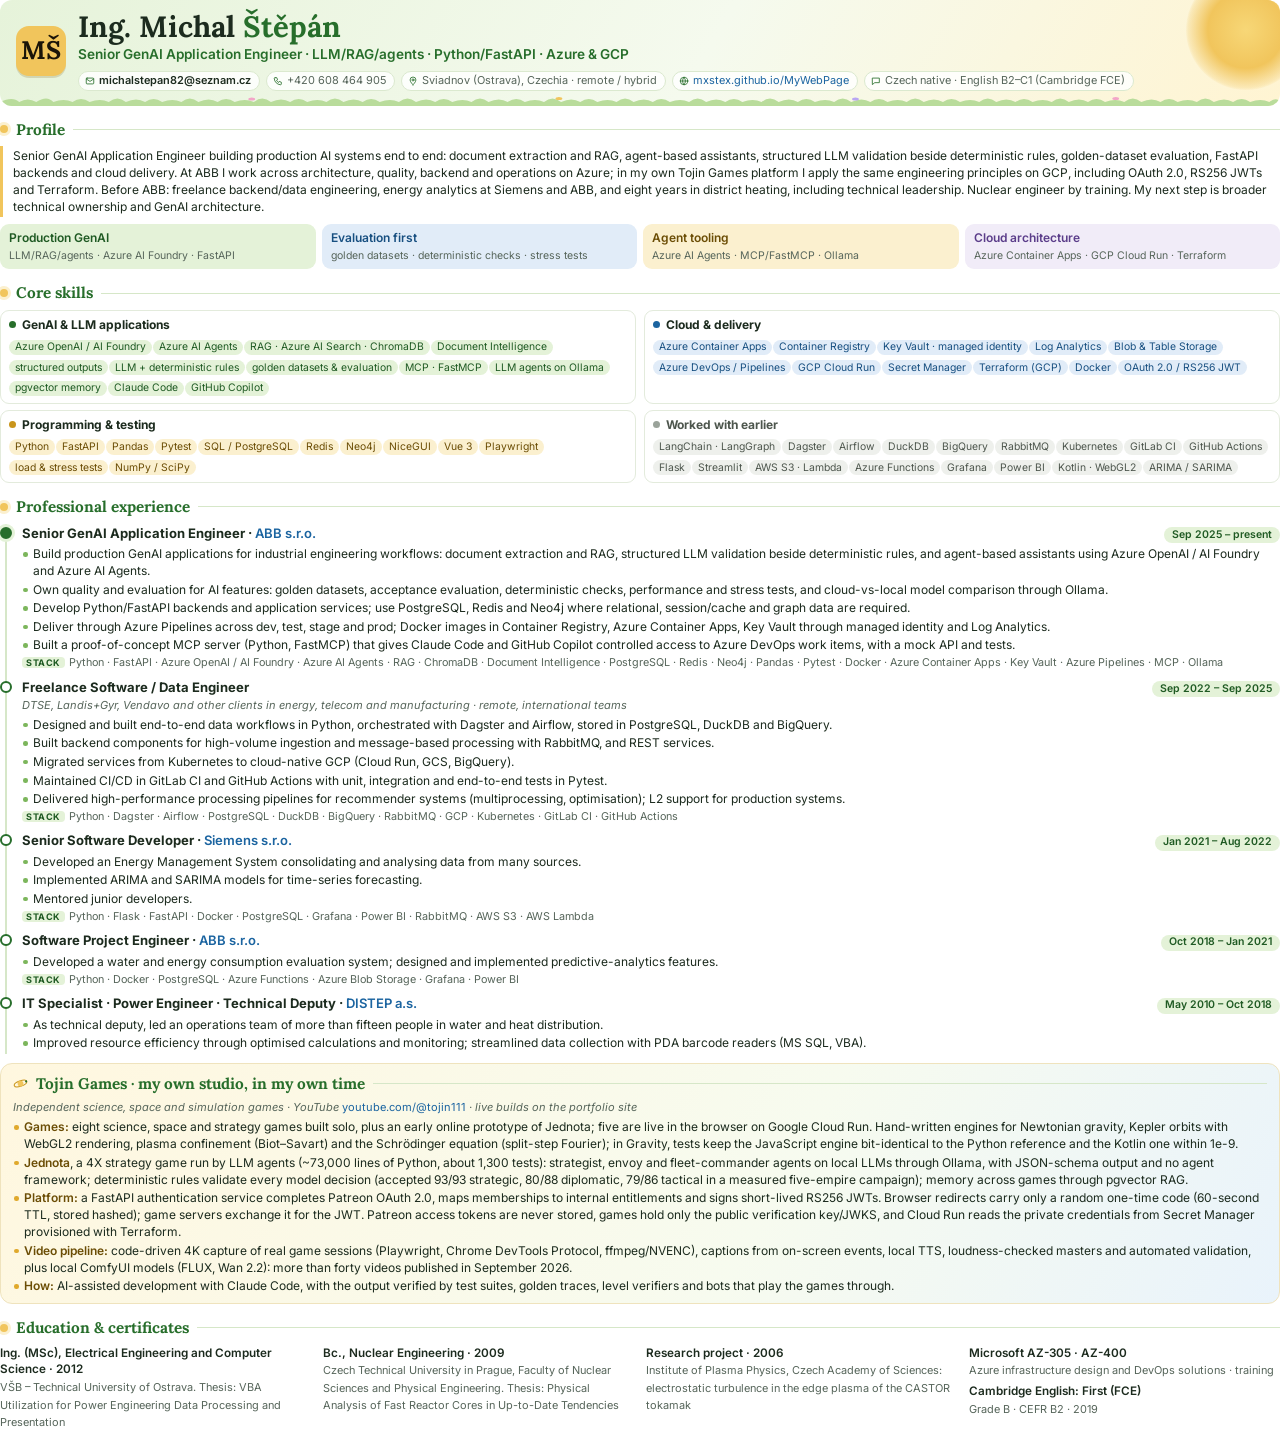
==== commit 9f7e6d97: "Modernize downloadable CV for GenAI application engineering" ====
--- a/cv/Michal_Stepan_CV.html
+++ b/cv/Michal_Stepan_CV.html
@@ -117,7 +117,7 @@
   <div class="mark">MŠ</div>
   <div class="who">
     <h1>Ing. Michal <span class="accent">Štěpán</span></h1>
-    <div class="role">Senior GenAI Engineer · LLM applications, RAG, evaluation, MCP · Azure &amp; GCP</div>
+    <div class="role">Senior GenAI Application Engineer · LLM/RAG/agents · Python/FastAPI · Azure &amp; GCP</div>
     <div class="contact">
       <span><svg viewBox="0 0 24 24"><rect x="3" y="5" width="18" height="14" rx="2"/><path d="m3 7 9 6 9-6"/></svg><b>michalstepan82@seznam.cz</b></span>
       <span><svg viewBox="0 0 24 24"><path d="M5 4h4l2 5-2.5 1.5a11 11 0 0 0 5 5L15 13l5 2v4a2 2 0 0 1-2 2A16 16 0 0 1 3 6a2 2 0 0 1 2-2"/></svg>+420 608 464 905</span>
@@ -129,27 +129,27 @@
 </header>
 
 <h2>Profile</h2>
-<p class="profile">GenAI engineer who builds LLM applications end to end: RAG on Azure AI Search since 2025, an LLM working alongside deterministic rules, evaluation on golden datasets, MCP servers for AI coding assistants, and delivery to Azure and GCP. In my own time I build the same way as Tojin Games, together with Claude Code. Before ABB: freelance data and backend engineering, energy analytics at Siemens and ABB, and eight years at a district-heating utility, the last ones leading more than fifteen people. Nuclear engineer by training. I want to keep building LLM applications and agents, with a larger share of the design and technical lead.</p>
+<p class="profile">Senior GenAI Application Engineer building production AI systems end to end: document extraction and RAG, agent-based assistants, structured LLM validation beside deterministic rules, golden-dataset evaluation, FastAPI backends and cloud delivery. At ABB I work across architecture, quality, backend and operations on Azure; in my own Tojin Games platform I apply the same engineering principles on GCP, including OAuth 2.0, RS256 JWTs and Terraform. Before ABB: freelance backend/data engineering, energy analytics at Siemens and ABB, and eight years in district heating, including technical leadership. Nuclear engineer by training. My next step is broader technical ownership and GenAI architecture.</p>
 <div class="highlights">
-  <div class="hl g"><b>RAG since 2025</b><span>Azure AI Search · LangGraph · Document Intelligence</span></div>
-  <div class="hl b"><b>Evaluation first</b><span>golden datasets, acceptance and stress tests</span></div>
-  <div class="hl y"><b>MCP servers</b><span>tools for Claude Code and GitHub Copilot</span></div>
-  <div class="hl n"><b>Tojin Games</b><span>8 games, 5 live on Cloud Run, 40+ videos</span></div>
+  <div class="hl g"><b>Production GenAI</b><span>LLM/RAG/agents · Azure AI Foundry · FastAPI</span></div>
+  <div class="hl b"><b>Evaluation first</b><span>golden datasets · deterministic checks · stress tests</span></div>
+  <div class="hl y"><b>Agent tooling</b><span>Azure AI Agents · MCP/FastMCP · Ollama</span></div>
+  <div class="hl n"><b>Cloud architecture</b><span>Azure Container Apps · GCP Cloud Run · Terraform</span></div>
 </div>
 
 <h2>Core skills</h2>
 <div class="skills">
   <div class="sk g"><h3><i></i>GenAI &amp; LLM applications</h3><div class="chips">
-    <span>Azure OpenAI / AI Foundry</span><span>RAG on Azure AI Search</span><span>vector + hybrid retrieval</span><span>LangChain · LangGraph (mostly 2025)</span><span>ChromaDB</span><span>Document Intelligence</span><span>structured outputs</span><span>LLM + deterministic rules</span><span>golden datasets &amp; evaluation</span><span>MCP servers</span><span>LLM agents on Ollama</span><span>pgvector memory</span><span>Claude Code</span><span>GitHub Copilot</span>
+    <span>Azure OpenAI / AI Foundry</span><span>Azure AI Agents</span><span>RAG · Azure AI Search · ChromaDB</span><span>Document Intelligence</span><span>structured outputs</span><span>LLM + deterministic rules</span><span>golden datasets &amp; evaluation</span><span>MCP · FastMCP</span><span>LLM agents on Ollama</span><span>pgvector memory</span><span>Claude Code</span><span>GitHub Copilot</span>
   </div></div>
   <div class="sk b"><h3><i></i>Cloud &amp; delivery</h3><div class="chips">
-    <span>Azure Container Apps</span><span>Container Registry</span><span>Key Vault · managed identity</span><span>Log Analytics</span><span>Blob &amp; Table Storage</span><span>Azure Pipelines (dev → prod)</span><span>GCP Cloud Run</span><span>Secret Manager</span><span>Terraform (GCP)</span><span>Docker</span><span>OAuth 2.0 / JWT</span>
+    <span>Azure Container Apps</span><span>Container Registry</span><span>Key Vault · managed identity</span><span>Log Analytics</span><span>Blob &amp; Table Storage</span><span>Azure DevOps / Pipelines</span><span>GCP Cloud Run</span><span>Secret Manager</span><span>Terraform (GCP)</span><span>Docker</span><span>OAuth 2.0 / RS256 JWT</span>
   </div></div>
   <div class="sk y"><h3><i></i>Programming &amp; testing</h3><div class="chips">
-    <span>Python</span><span>FastAPI</span><span>Pandas</span><span>NumPy / SciPy</span><span>NiceGUI</span><span>Pytest</span><span>Playwright</span><span>load &amp; stress tests</span><span>SQL / PostgreSQL</span><span>JavaScript · Canvas · WebGL2</span><span>Kotlin + Jetpack Compose</span>
+    <span>Python</span><span>FastAPI</span><span>Pandas</span><span>Pytest</span><span>SQL / PostgreSQL</span><span>Redis</span><span>Neo4j</span><span>NiceGUI</span><span>Vue 3</span><span>Playwright</span><span>load &amp; stress tests</span><span>NumPy / SciPy</span>
   </div></div>
   <div class="sk n"><h3><i></i>Worked with earlier</h3><div class="chips">
-    <span>Dagster</span><span>Airflow</span><span>DuckDB</span><span>BigQuery</span><span>RabbitMQ</span><span>Kubernetes</span><span>GitLab CI</span><span>GitHub Actions</span><span>Flask</span><span>Streamlit</span><span>AWS S3 · Lambda</span><span>Azure Functions</span><span>Grafana</span><span>Power BI</span><span>ARIMA / SARIMA</span>
+    <span>LangChain · LangGraph</span><span>Dagster</span><span>Airflow</span><span>DuckDB</span><span>BigQuery</span><span>RabbitMQ</span><span>Kubernetes</span><span>GitLab CI</span><span>GitHub Actions</span><span>Flask</span><span>Streamlit</span><span>AWS S3 · Lambda</span><span>Azure Functions</span><span>Grafana</span><span>Power BI</span><span>Kotlin · WebGL2</span><span>ARIMA / SARIMA</span>
   </div></div>
 </div>
 
@@ -157,15 +157,15 @@
 <div class="timeline">
 
 <div class="job now">
-  <div class="job-head"><h3>Senior GenAI Engineer · <span>ABB s.r.o.</span></h3><span class="when">Sep 2025 – present</span></div>
-  <ul>
-    <li>RAG since 2025: retrieval over Azure AI Search with vector embeddings and hybrid retrieval, LangChain and LangGraph workflows, ChromaDB, and Azure Document Intelligence to turn documents into indexable content. In 2026 wrote the architecture documentation for a RAG assistant (Azure AI Search, LangGraph, Azure OpenAI).</li>
-    <li>AI-assisted validation of engineering spreadsheets: built the evaluation (golden datasets, acceptance evaluation, performance and stress tests) that every change is measured against.</li>
-    <li>Backend in FastAPI: a YAML rule engine that runs deterministic checks next to the LLM validators, switchable model profiles (Azure OpenAI or a local model through Ollama) with structured outputs, quotas and session cleanup; benchmarked local against cloud models.</li>
-    <li>Delivery: Azure Pipelines for dev, test, stage and prod; Docker images in Container Registry, Azure Container Apps, Key Vault secrets through managed identity, Log Analytics.</li>
-    <li>Built a proof-of-concept MCP server (Python, FastMCP) that gives AI coding assistants (Claude Code, GitHub Copilot) access to Azure DevOps work items, with a mock API and tests.</li>
-  </ul>
-  <div class="stack"><b>Stack</b>Python · FastAPI · Azure OpenAI / AI Foundry · Azure AI Search · LangChain · LangGraph · Document Intelligence · Pandas · Pytest · Docker · Azure Container Apps · Key Vault · Azure Pipelines · MCP · Ollama</div>
+  <div class="job-head"><h3>Senior GenAI Application Engineer · <span>ABB s.r.o.</span></h3><span class="when">Sep 2025 – present</span></div>
+  <ul>
+    <li>Build production GenAI applications for industrial engineering workflows: document extraction and RAG, structured LLM validation beside deterministic rules, and agent-based assistants using Azure OpenAI / AI Foundry and Azure AI Agents.</li>
+    <li>Own quality and evaluation for AI features: golden datasets, acceptance evaluation, deterministic checks, performance and stress tests, and cloud-vs-local model comparison through Ollama.</li>
+    <li>Develop Python/FastAPI backends and application services; use PostgreSQL, Redis and Neo4j where relational, session/cache and graph data are required.</li>
+    <li>Deliver through Azure Pipelines across dev, test, stage and prod; Docker images in Container Registry, Azure Container Apps, Key Vault through managed identity and Log Analytics.</li>
+    <li>Built a proof-of-concept MCP server (Python, FastMCP) that gives Claude Code and GitHub Copilot controlled access to Azure DevOps work items, with a mock API and tests.</li>
+  </ul>
+  <div class="stack"><b>Stack</b>Python · FastAPI · Azure OpenAI / AI Foundry · Azure AI Agents · RAG · ChromaDB · Document Intelligence · PostgreSQL · Redis · Neo4j · Pandas · Pytest · Docker · Azure Container Apps · Key Vault · Azure Pipelines · MCP · Ollama</div>
 </div>
 
 <div class="job">
@@ -215,9 +215,9 @@
 <ul>
   <li><b>Games:</b> eight science, space and strategy games built solo, plus an early online prototype of Jednota; five are live in the browser on Google Cloud Run. Hand-written engines for Newtonian gravity, Kepler orbits with WebGL2 rendering, plasma confinement (Biot–Savart) and the Schrödinger equation (split-step Fourier); in Gravity, tests keep the JavaScript engine bit-identical to the Python reference and the Kotlin one within 1e-9.</li>
   <li><b>Jednota</b>, a 4X strategy game run by LLM agents (~73,000 lines of Python, about 1,300 tests): strategist, envoy and fleet-commander agents on local LLMs through Ollama, with JSON-schema output and no agent framework; deterministic rules validate every model decision (accepted 93/93 strategic, 80/88 diplomatic, 79/86 tactical in a measured five-empire campaign); memory across games through pgvector RAG.</li>
-  <li><b>Platform:</b> an OAuth 2.0 to RS256 JWT entitlement service (FastAPI, Cloud Run, Secret Manager, Terraform, 54 tests) gives five games one shared login and access tiers; every service scales to zero under a one-instance cost cap.</li>
+  <li><b>Platform:</b> a FastAPI authentication service completes Patreon OAuth 2.0, maps memberships to internal entitlements and signs short-lived RS256 JWTs. Browser redirects carry only a random one-time code (60-second TTL, stored hashed); game servers exchange it for the JWT. Patreon access tokens are never stored, games hold only the public verification key/JWKS, and Cloud Run reads the private credentials from Secret Manager provisioned with Terraform.</li>
   <li><b>Video pipeline:</b> code-driven 4K capture of real game sessions (Playwright, Chrome DevTools Protocol, ffmpeg/NVENC), captions from on-screen events, local TTS, loudness-checked masters and automated validation, plus local ComfyUI models (FLUX, Wan 2.2): more than forty videos published in September 2026.</li>
-  <li><b>How:</b> developed with Claude Code, which co-wrote about 70% of the commits; the results are checked by test suites, level verifiers and bots that play the games through.</li>
+  <li><b>How:</b> AI-assisted development with Claude Code, with the output verified by test suites, golden traces, level verifiers and bots that play the games through.</li>
 </ul>
 </section>
 
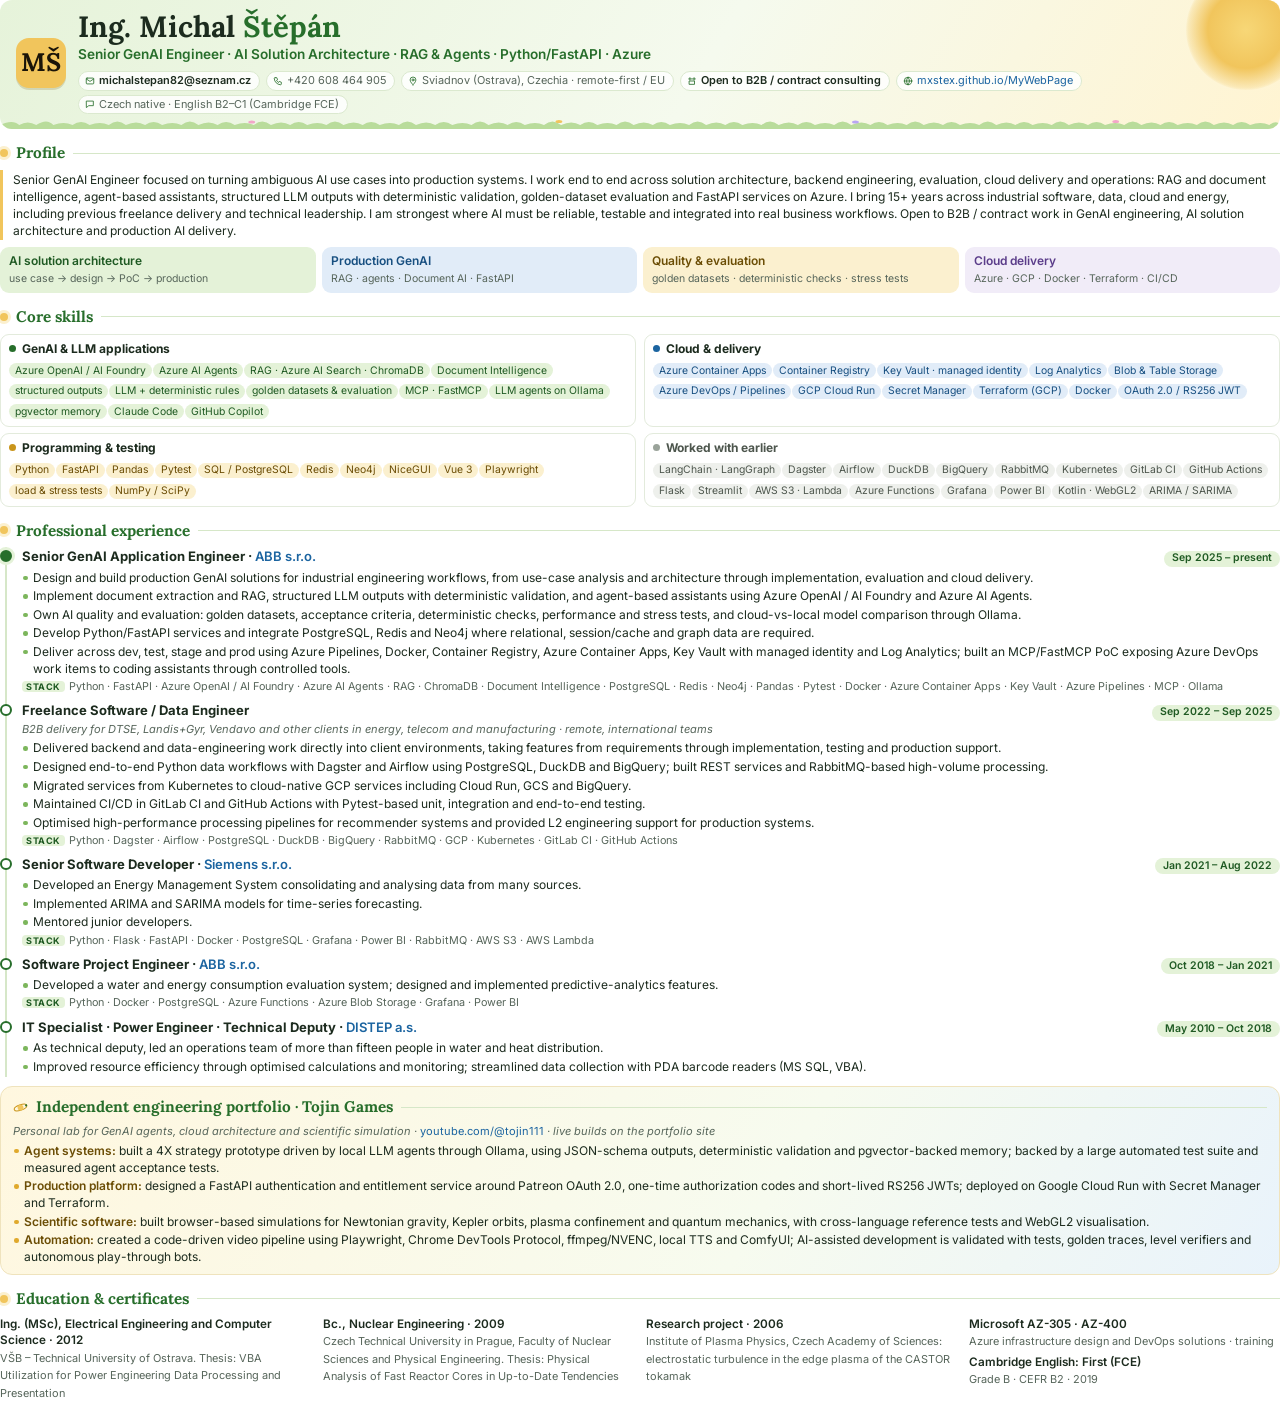
==== commit acf85f93: "Update CV positioning for GenAI B2B consulting" ====
--- a/cv/Michal_Stepan_CV.html
+++ b/cv/Michal_Stepan_CV.html
@@ -117,11 +117,12 @@
   <div class="mark">MŠ</div>
   <div class="who">
     <h1>Ing. Michal <span class="accent">Štěpán</span></h1>
-    <div class="role">Senior GenAI Application Engineer · LLM/RAG/agents · Python/FastAPI · Azure &amp; GCP</div>
+    <div class="role">Senior GenAI Engineer · AI Solution Architecture · RAG &amp; Agents · Python/FastAPI · Azure</div>
     <div class="contact">
       <span><svg viewBox="0 0 24 24"><rect x="3" y="5" width="18" height="14" rx="2"/><path d="m3 7 9 6 9-6"/></svg><b>michalstepan82@seznam.cz</b></span>
       <span><svg viewBox="0 0 24 24"><path d="M5 4h4l2 5-2.5 1.5a11 11 0 0 0 5 5L15 13l5 2v4a2 2 0 0 1-2 2A16 16 0 0 1 3 6a2 2 0 0 1 2-2"/></svg>+420 608 464 905</span>
-      <span><svg viewBox="0 0 24 24"><path d="M12 21s-7-6.2-7-11.5a7 7 0 0 1 14 0C19 14.8 12 21 12 21z"/><circle cx="12" cy="9.5" r="2.5"/></svg>Sviadnov (Ostrava), Czechia · remote / hybrid</span>
+      <span><svg viewBox="0 0 24 24"><path d="M12 21s-7-6.2-7-11.5a7 7 0 0 1 14 0C19 14.8 12 21 12 21z"/><circle cx="12" cy="9.5" r="2.5"/></svg>Sviadnov (Ostrava), Czechia · remote-first / EU</span>
+      <span><svg viewBox="0 0 24 24"><path d="M4 7h16M7 4v6M17 4v6M6 12h12v8H6z"/></svg><b>Open to B2B / contract consulting</b></span>
       <span><svg viewBox="0 0 24 24"><circle cx="12" cy="12" r="9"/><path d="M3 12h18M12 3a14 14 0 0 1 0 18M12 3a14 14 0 0 0 0 18"/></svg><a href="https://mxstex.github.io/MyWebPage/">mxstex.github.io/MyWebPage</a></span>
       <span><svg viewBox="0 0 24 24"><path d="M4 5h16v11H9l-5 4z"/></svg>Czech native · English B2–C1 (Cambridge FCE)</span>
     </div>
@@ -129,12 +130,12 @@
 </header>
 
 <h2>Profile</h2>
-<p class="profile">Senior GenAI Application Engineer building production AI systems end to end: document extraction and RAG, agent-based assistants, structured LLM validation beside deterministic rules, golden-dataset evaluation, FastAPI backends and cloud delivery. At ABB I work across architecture, quality, backend and operations on Azure; in my own Tojin Games platform I apply the same engineering principles on GCP, including OAuth 2.0, RS256 JWTs and Terraform. Before ABB: freelance backend/data engineering, energy analytics at Siemens and ABB, and eight years in district heating, including technical leadership. Nuclear engineer by training. My next step is broader technical ownership and GenAI architecture.</p>
+<p class="profile">Senior GenAI Engineer focused on turning ambiguous AI use cases into production systems. I work end to end across solution architecture, backend engineering, evaluation, cloud delivery and operations: RAG and document intelligence, agent-based assistants, structured LLM outputs with deterministic validation, golden-dataset evaluation and FastAPI services on Azure. I bring 15+ years across industrial software, data, cloud and energy, including previous freelance delivery and technical leadership. I am strongest where AI must be reliable, testable and integrated into real business workflows. Open to B2B / contract work in GenAI engineering, AI solution architecture and production AI delivery.</p>
 <div class="highlights">
-  <div class="hl g"><b>Production GenAI</b><span>LLM/RAG/agents · Azure AI Foundry · FastAPI</span></div>
-  <div class="hl b"><b>Evaluation first</b><span>golden datasets · deterministic checks · stress tests</span></div>
-  <div class="hl y"><b>Agent tooling</b><span>Azure AI Agents · MCP/FastMCP · Ollama</span></div>
-  <div class="hl n"><b>Cloud architecture</b><span>Azure Container Apps · GCP Cloud Run · Terraform</span></div>
+  <div class="hl g"><b>AI solution architecture</b><span>use case → design → PoC → production</span></div>
+  <div class="hl b"><b>Production GenAI</b><span>RAG · agents · Document AI · FastAPI</span></div>
+  <div class="hl y"><b>Quality &amp; evaluation</b><span>golden datasets · deterministic checks · stress tests</span></div>
+  <div class="hl n"><b>Cloud delivery</b><span>Azure · GCP · Docker · Terraform · CI/CD</span></div>
 </div>
 
 <h2>Core skills</h2>
@@ -159,24 +160,24 @@
 <div class="job now">
   <div class="job-head"><h3>Senior GenAI Application Engineer · <span>ABB s.r.o.</span></h3><span class="when">Sep 2025 – present</span></div>
   <ul>
-    <li>Build production GenAI applications for industrial engineering workflows: document extraction and RAG, structured LLM validation beside deterministic rules, and agent-based assistants using Azure OpenAI / AI Foundry and Azure AI Agents.</li>
-    <li>Own quality and evaluation for AI features: golden datasets, acceptance evaluation, deterministic checks, performance and stress tests, and cloud-vs-local model comparison through Ollama.</li>
-    <li>Develop Python/FastAPI backends and application services; use PostgreSQL, Redis and Neo4j where relational, session/cache and graph data are required.</li>
-    <li>Deliver through Azure Pipelines across dev, test, stage and prod; Docker images in Container Registry, Azure Container Apps, Key Vault through managed identity and Log Analytics.</li>
-    <li>Built a proof-of-concept MCP server (Python, FastMCP) that gives Claude Code and GitHub Copilot controlled access to Azure DevOps work items, with a mock API and tests.</li>
+    <li>Design and build production GenAI solutions for industrial engineering workflows, from use-case analysis and architecture through implementation, evaluation and cloud delivery.</li>
+    <li>Implement document extraction and RAG, structured LLM outputs with deterministic validation, and agent-based assistants using Azure OpenAI / AI Foundry and Azure AI Agents.</li>
+    <li>Own AI quality and evaluation: golden datasets, acceptance criteria, deterministic checks, performance and stress tests, and cloud-vs-local model comparison through Ollama.</li>
+    <li>Develop Python/FastAPI services and integrate PostgreSQL, Redis and Neo4j where relational, session/cache and graph data are required.</li>
+    <li>Deliver across dev, test, stage and prod using Azure Pipelines, Docker, Container Registry, Azure Container Apps, Key Vault with managed identity and Log Analytics; built an MCP/FastMCP PoC exposing Azure DevOps work items to coding assistants through controlled tools.</li>
   </ul>
   <div class="stack"><b>Stack</b>Python · FastAPI · Azure OpenAI / AI Foundry · Azure AI Agents · RAG · ChromaDB · Document Intelligence · PostgreSQL · Redis · Neo4j · Pandas · Pytest · Docker · Azure Container Apps · Key Vault · Azure Pipelines · MCP · Ollama</div>
 </div>
 
 <div class="job">
   <div class="job-head"><h3>Freelance Software / Data Engineer</h3><span class="when">Sep 2022 – Sep 2025</span></div>
-  <div class="note">DTSE, Landis+Gyr, Vendavo and other clients in energy, telecom and manufacturing · remote, international teams</div>
-  <ul>
-    <li>Designed and built end-to-end data workflows in Python, orchestrated with Dagster and Airflow, stored in PostgreSQL, DuckDB and BigQuery.</li>
-    <li>Built backend components for high-volume ingestion and message-based processing with RabbitMQ, and REST services.</li>
-    <li>Migrated services from Kubernetes to cloud-native GCP (Cloud Run, GCS, BigQuery).</li>
-    <li>Maintained CI/CD in GitLab CI and GitHub Actions with unit, integration and end-to-end tests in Pytest.</li>
-    <li>Delivered high-performance processing pipelines for recommender systems (multiprocessing, optimisation); L2 support for production systems.</li>
+  <div class="note">B2B delivery for DTSE, Landis+Gyr, Vendavo and other clients in energy, telecom and manufacturing · remote, international teams</div>
+  <ul>
+    <li>Delivered backend and data-engineering work directly into client environments, taking features from requirements through implementation, testing and production support.</li>
+    <li>Designed end-to-end Python data workflows with Dagster and Airflow using PostgreSQL, DuckDB and BigQuery; built REST services and RabbitMQ-based high-volume processing.</li>
+    <li>Migrated services from Kubernetes to cloud-native GCP services including Cloud Run, GCS and BigQuery.</li>
+    <li>Maintained CI/CD in GitLab CI and GitHub Actions with Pytest-based unit, integration and end-to-end testing.</li>
+    <li>Optimised high-performance processing pipelines for recommender systems and provided L2 engineering support for production systems.</li>
   </ul>
   <div class="stack"><b>Stack</b>Python · Dagster · Airflow · PostgreSQL · DuckDB · BigQuery · RabbitMQ · GCP · Kubernetes · GitLab CI · GitHub Actions</div>
 </div>
@@ -210,14 +211,13 @@
 </div>
 
 <section class="tojin">
-<h2><svg viewBox="0 0 24 24" aria-hidden="true"><ellipse cx="12" cy="12" rx="10.5" ry="4.2" fill="none" stroke="#c9951b" stroke-width="1.6" transform="rotate(-20 12 12)"/><circle cx="12" cy="12" r="4.6" fill="#f1c55c"/><circle cx="21" cy="8.6" r="1.7" fill="#276e2b"/></svg>Tojin Games · my own studio, in my own time</h2>
-<div class="note">Independent science, space and simulation games · YouTube <a href="https://www.youtube.com/@tojin111">youtube.com/@tojin111</a> · live builds on the portfolio site</div>
+<h2><svg viewBox="0 0 24 24" aria-hidden="true"><ellipse cx="12" cy="12" rx="10.5" ry="4.2" fill="none" stroke="#c9951b" stroke-width="1.6" transform="rotate(-20 12 12)"/><circle cx="12" cy="12" r="4.6" fill="#f1c55c"/><circle cx="21" cy="8.6" r="1.7" fill="#276e2b"/></svg>Independent engineering portfolio · Tojin Games</h2>
+<div class="note">Personal lab for GenAI agents, cloud architecture and scientific simulation · <a href="https://www.youtube.com/@tojin111">youtube.com/@tojin111</a> · live builds on the portfolio site</div>
 <ul>
-  <li><b>Games:</b> eight science, space and strategy games built solo, plus an early online prototype of Jednota; five are live in the browser on Google Cloud Run. Hand-written engines for Newtonian gravity, Kepler orbits with WebGL2 rendering, plasma confinement (Biot–Savart) and the Schrödinger equation (split-step Fourier); in Gravity, tests keep the JavaScript engine bit-identical to the Python reference and the Kotlin one within 1e-9.</li>
-  <li><b>Jednota</b>, a 4X strategy game run by LLM agents (~73,000 lines of Python, about 1,300 tests): strategist, envoy and fleet-commander agents on local LLMs through Ollama, with JSON-schema output and no agent framework; deterministic rules validate every model decision (accepted 93/93 strategic, 80/88 diplomatic, 79/86 tactical in a measured five-empire campaign); memory across games through pgvector RAG.</li>
-  <li><b>Platform:</b> a FastAPI authentication service completes Patreon OAuth 2.0, maps memberships to internal entitlements and signs short-lived RS256 JWTs. Browser redirects carry only a random one-time code (60-second TTL, stored hashed); game servers exchange it for the JWT. Patreon access tokens are never stored, games hold only the public verification key/JWKS, and Cloud Run reads the private credentials from Secret Manager provisioned with Terraform.</li>
-  <li><b>Video pipeline:</b> code-driven 4K capture of real game sessions (Playwright, Chrome DevTools Protocol, ffmpeg/NVENC), captions from on-screen events, local TTS, loudness-checked masters and automated validation, plus local ComfyUI models (FLUX, Wan 2.2): more than forty videos published in September 2026.</li>
-  <li><b>How:</b> AI-assisted development with Claude Code, with the output verified by test suites, golden traces, level verifiers and bots that play the games through.</li>
+  <li><b>Agent systems:</b> built a 4X strategy prototype driven by local LLM agents through Ollama, using JSON-schema outputs, deterministic validation and pgvector-backed memory; backed by a large automated test suite and measured agent acceptance tests.</li>
+  <li><b>Production platform:</b> designed a FastAPI authentication and entitlement service around Patreon OAuth 2.0, one-time authorization codes and short-lived RS256 JWTs; deployed on Google Cloud Run with Secret Manager and Terraform.</li>
+  <li><b>Scientific software:</b> built browser-based simulations for Newtonian gravity, Kepler orbits, plasma confinement and quantum mechanics, with cross-language reference tests and WebGL2 visualisation.</li>
+  <li><b>Automation:</b> created a code-driven video pipeline using Playwright, Chrome DevTools Protocol, ffmpeg/NVENC, local TTS and ComfyUI; AI-assisted development is validated with tests, golden traces, level verifiers and autonomous play-through bots.</li>
 </ul>
 </section>
 
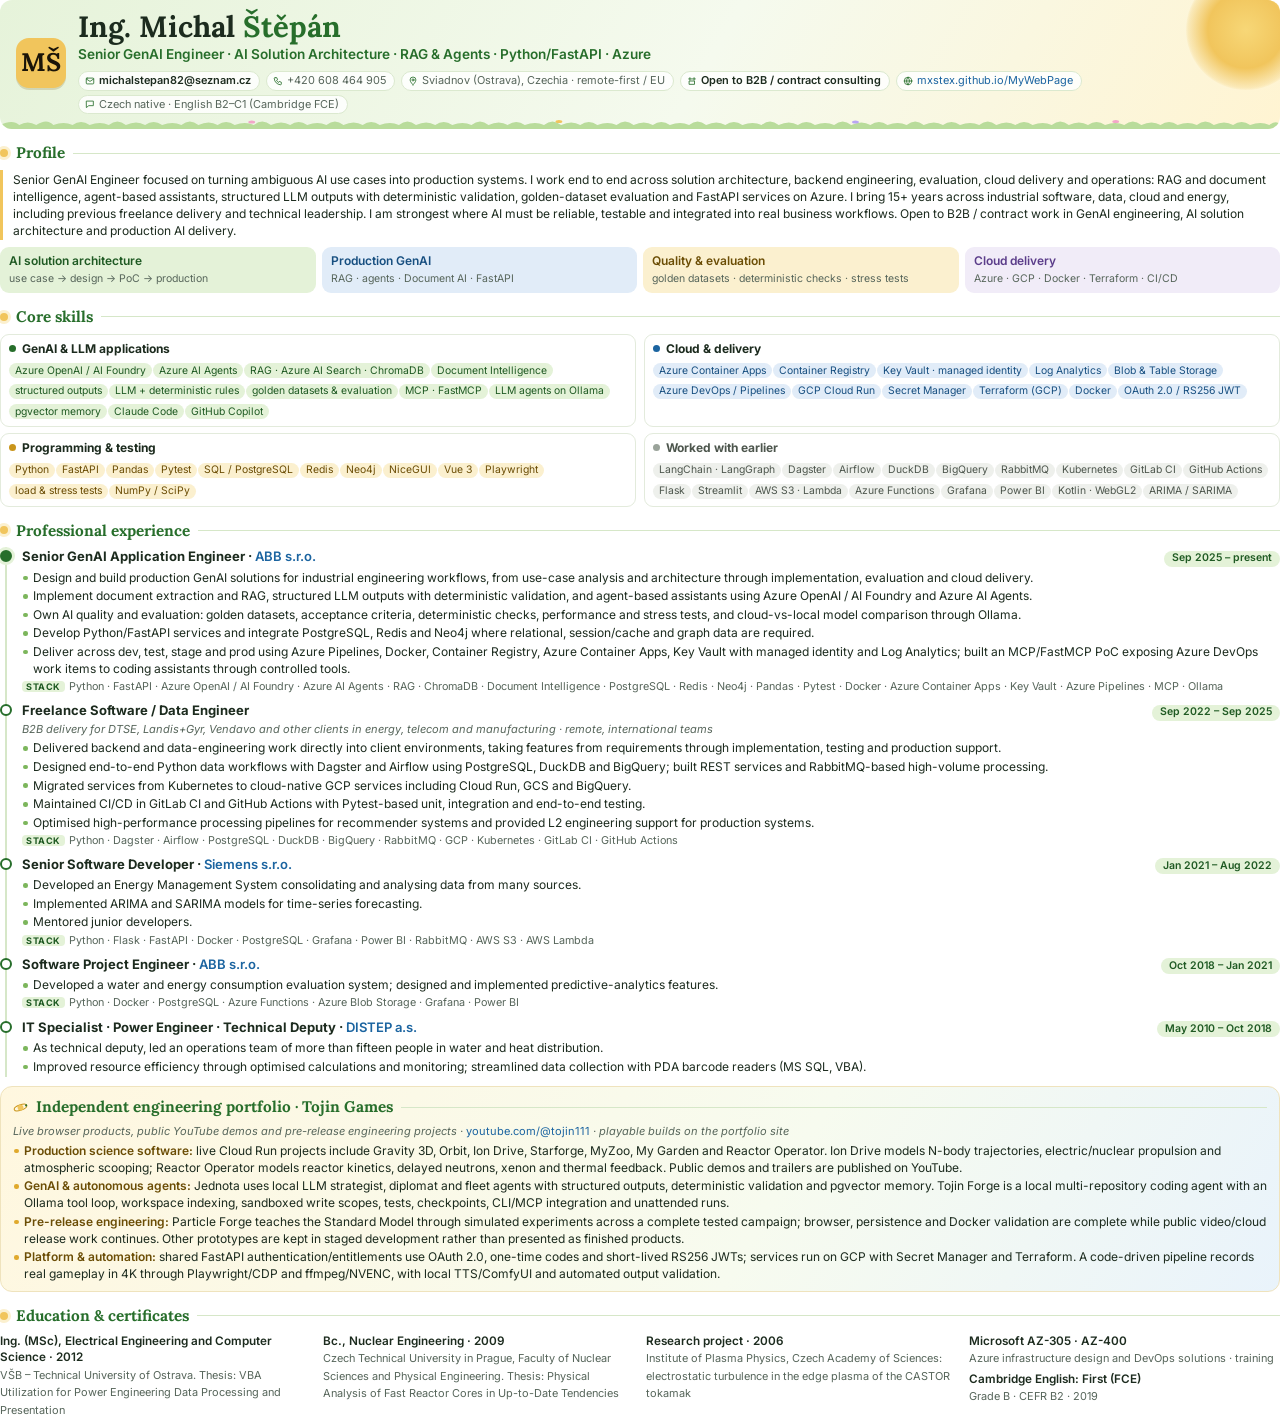
==== commit b346bf42: "Refresh CV portfolio with live and pre-release projects" ====
--- a/cv/Michal_Stepan_CV.html
+++ b/cv/Michal_Stepan_CV.html
@@ -212,12 +212,12 @@
 
 <section class="tojin">
 <h2><svg viewBox="0 0 24 24" aria-hidden="true"><ellipse cx="12" cy="12" rx="10.5" ry="4.2" fill="none" stroke="#c9951b" stroke-width="1.6" transform="rotate(-20 12 12)"/><circle cx="12" cy="12" r="4.6" fill="#f1c55c"/><circle cx="21" cy="8.6" r="1.7" fill="#276e2b"/></svg>Independent engineering portfolio · Tojin Games</h2>
-<div class="note">Personal lab for GenAI agents, cloud architecture and scientific simulation · <a href="https://www.youtube.com/@tojin111">youtube.com/@tojin111</a> · live builds on the portfolio site</div>
+<div class="note">Live browser products, public YouTube demos and pre-release engineering projects · <a href="https://www.youtube.com/@tojin111">youtube.com/@tojin111</a> · playable builds on the portfolio site</div>
 <ul>
-  <li><b>Agent systems:</b> built a 4X strategy prototype driven by local LLM agents through Ollama, using JSON-schema outputs, deterministic validation and pgvector-backed memory; backed by a large automated test suite and measured agent acceptance tests.</li>
-  <li><b>Production platform:</b> designed a FastAPI authentication and entitlement service around Patreon OAuth 2.0, one-time authorization codes and short-lived RS256 JWTs; deployed on Google Cloud Run with Secret Manager and Terraform.</li>
-  <li><b>Scientific software:</b> built browser-based simulations for Newtonian gravity, Kepler orbits, plasma confinement and quantum mechanics, with cross-language reference tests and WebGL2 visualisation.</li>
-  <li><b>Automation:</b> created a code-driven video pipeline using Playwright, Chrome DevTools Protocol, ffmpeg/NVENC, local TTS and ComfyUI; AI-assisted development is validated with tests, golden traces, level verifiers and autonomous play-through bots.</li>
+  <li><b>Production science software:</b> live Cloud Run projects include Gravity 3D, Orbit, Ion Drive, Starforge, MyZoo, My Garden and Reactor Operator. Ion Drive models N-body trajectories, electric/nuclear propulsion and atmospheric scooping; Reactor Operator models reactor kinetics, delayed neutrons, xenon and thermal feedback. Public demos and trailers are published on YouTube.</li>
+  <li><b>GenAI &amp; autonomous agents:</b> Jednota uses local LLM strategist, diplomat and fleet agents with structured outputs, deterministic validation and pgvector memory. Tojin Forge is a local multi-repository coding agent with an Ollama tool loop, workspace indexing, sandboxed write scopes, tests, checkpoints, CLI/MCP integration and unattended runs.</li>
+  <li><b>Pre-release engineering:</b> Particle Forge teaches the Standard Model through simulated experiments across a complete tested campaign; browser, persistence and Docker validation are complete while public video/cloud release work continues. Other prototypes are kept in staged development rather than presented as finished products.</li>
+  <li><b>Platform &amp; automation:</b> shared FastAPI authentication/entitlements use OAuth 2.0, one-time codes and short-lived RS256 JWTs; services run on GCP with Secret Manager and Terraform. A code-driven pipeline records real gameplay in 4K through Playwright/CDP and ffmpeg/NVENC, with local TTS/ComfyUI and automated output validation.</li>
 </ul>
 </section>
 
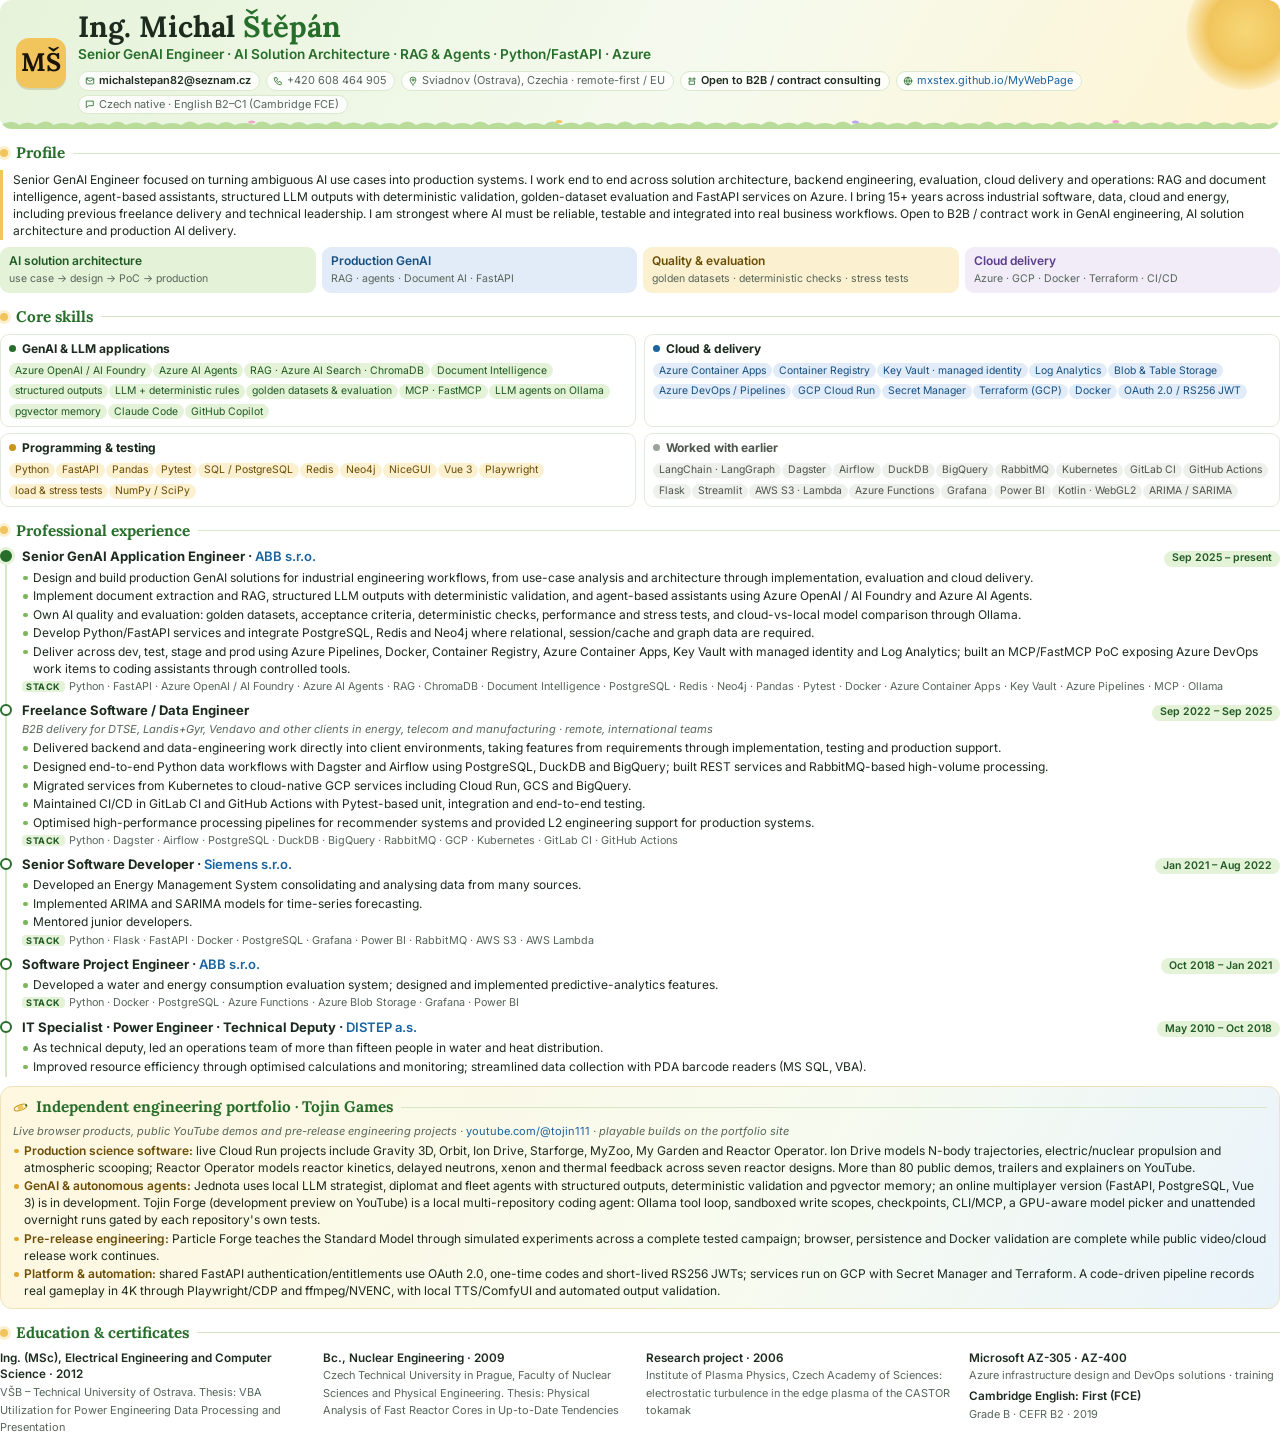
==== commit c50a4183: "Tojin Forge on YouTube, Reactor Operator scope and videos, Jednota figures (v1.9.0) - Tojin Forge ca" ====
--- a/cv/Michal_Stepan_CV.html
+++ b/cv/Michal_Stepan_CV.html
@@ -214,9 +214,9 @@
 <h2><svg viewBox="0 0 24 24" aria-hidden="true"><ellipse cx="12" cy="12" rx="10.5" ry="4.2" fill="none" stroke="#c9951b" stroke-width="1.6" transform="rotate(-20 12 12)"/><circle cx="12" cy="12" r="4.6" fill="#f1c55c"/><circle cx="21" cy="8.6" r="1.7" fill="#276e2b"/></svg>Independent engineering portfolio · Tojin Games</h2>
 <div class="note">Live browser products, public YouTube demos and pre-release engineering projects · <a href="https://www.youtube.com/@tojin111">youtube.com/@tojin111</a> · playable builds on the portfolio site</div>
 <ul>
-  <li><b>Production science software:</b> live Cloud Run projects include Gravity 3D, Orbit, Ion Drive, Starforge, MyZoo, My Garden and Reactor Operator. Ion Drive models N-body trajectories, electric/nuclear propulsion and atmospheric scooping; Reactor Operator models reactor kinetics, delayed neutrons, xenon and thermal feedback. Public demos and trailers are published on YouTube.</li>
-  <li><b>GenAI &amp; autonomous agents:</b> Jednota uses local LLM strategist, diplomat and fleet agents with structured outputs, deterministic validation and pgvector memory. Tojin Forge is a local multi-repository coding agent with an Ollama tool loop, workspace indexing, sandboxed write scopes, tests, checkpoints, CLI/MCP integration and unattended runs.</li>
-  <li><b>Pre-release engineering:</b> Particle Forge teaches the Standard Model through simulated experiments across a complete tested campaign; browser, persistence and Docker validation are complete while public video/cloud release work continues. Other prototypes are kept in staged development rather than presented as finished products.</li>
+  <li><b>Production science software:</b> live Cloud Run projects include Gravity 3D, Orbit, Ion Drive, Starforge, MyZoo, My Garden and Reactor Operator. Ion Drive models N-body trajectories, electric/nuclear propulsion and atmospheric scooping; Reactor Operator models reactor kinetics, delayed neutrons, xenon and thermal feedback across seven reactor designs. More than 80 public demos, trailers and explainers on YouTube.</li>
+  <li><b>GenAI &amp; autonomous agents:</b> Jednota uses local LLM strategist, diplomat and fleet agents with structured outputs, deterministic validation and pgvector memory; an online multiplayer version (FastAPI, PostgreSQL, Vue 3) is in development. Tojin Forge (development preview on YouTube) is a local multi-repository coding agent: Ollama tool loop, sandboxed write scopes, checkpoints, CLI/MCP, a GPU-aware model picker and unattended overnight runs gated by each repository's own tests.</li>
+  <li><b>Pre-release engineering:</b> Particle Forge teaches the Standard Model through simulated experiments across a complete tested campaign; browser, persistence and Docker validation are complete while public video/cloud release work continues.</li>
   <li><b>Platform &amp; automation:</b> shared FastAPI authentication/entitlements use OAuth 2.0, one-time codes and short-lived RS256 JWTs; services run on GCP with Secret Manager and Terraform. A code-driven pipeline records real gameplay in 4K through Playwright/CDP and ffmpeg/NVENC, with local TTS/ComfyUI and automated output validation.</li>
 </ul>
 </section>
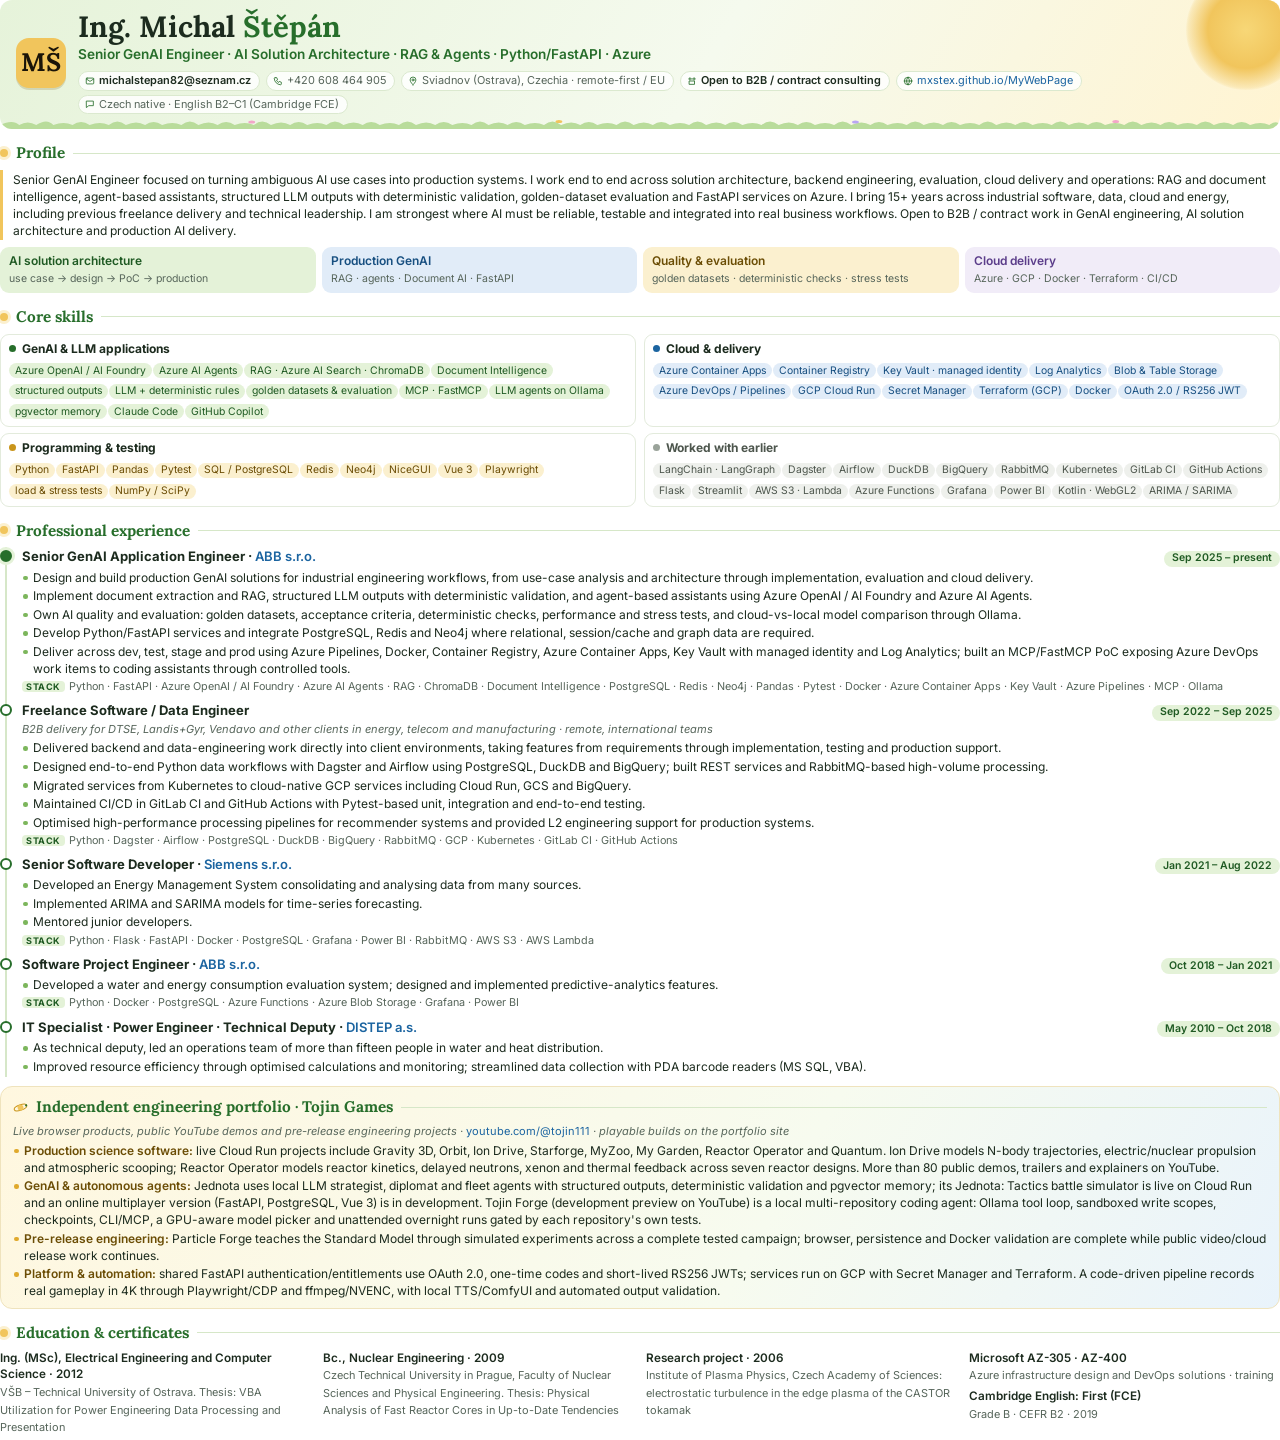
==== commit 066d7c2c: "CV and LinkedIn follow 1.10.0: Quantum and Jednota: Tactics live (v1.10.1) The remote 1.10.0 refresh" ====
--- a/cv/Michal_Stepan_CV.html
+++ b/cv/Michal_Stepan_CV.html
@@ -214,8 +214,8 @@
 <h2><svg viewBox="0 0 24 24" aria-hidden="true"><ellipse cx="12" cy="12" rx="10.5" ry="4.2" fill="none" stroke="#c9951b" stroke-width="1.6" transform="rotate(-20 12 12)"/><circle cx="12" cy="12" r="4.6" fill="#f1c55c"/><circle cx="21" cy="8.6" r="1.7" fill="#276e2b"/></svg>Independent engineering portfolio · Tojin Games</h2>
 <div class="note">Live browser products, public YouTube demos and pre-release engineering projects · <a href="https://www.youtube.com/@tojin111">youtube.com/@tojin111</a> · playable builds on the portfolio site</div>
 <ul>
-  <li><b>Production science software:</b> live Cloud Run projects include Gravity 3D, Orbit, Ion Drive, Starforge, MyZoo, My Garden and Reactor Operator. Ion Drive models N-body trajectories, electric/nuclear propulsion and atmospheric scooping; Reactor Operator models reactor kinetics, delayed neutrons, xenon and thermal feedback across seven reactor designs. More than 80 public demos, trailers and explainers on YouTube.</li>
-  <li><b>GenAI &amp; autonomous agents:</b> Jednota uses local LLM strategist, diplomat and fleet agents with structured outputs, deterministic validation and pgvector memory; an online multiplayer version (FastAPI, PostgreSQL, Vue 3) is in development. Tojin Forge (development preview on YouTube) is a local multi-repository coding agent: Ollama tool loop, sandboxed write scopes, checkpoints, CLI/MCP, a GPU-aware model picker and unattended overnight runs gated by each repository's own tests.</li>
+  <li><b>Production science software:</b> live Cloud Run projects include Gravity 3D, Orbit, Ion Drive, Starforge, MyZoo, My Garden, Reactor Operator and Quantum. Ion Drive models N-body trajectories, electric/nuclear propulsion and atmospheric scooping; Reactor Operator models reactor kinetics, delayed neutrons, xenon and thermal feedback across seven reactor designs. More than 80 public demos, trailers and explainers on YouTube.</li>
+  <li><b>GenAI &amp; autonomous agents:</b> Jednota uses local LLM strategist, diplomat and fleet agents with structured outputs, deterministic validation and pgvector memory; its Jednota: Tactics battle simulator is live on Cloud Run and an online multiplayer version (FastAPI, PostgreSQL, Vue 3) is in development. Tojin Forge (development preview on YouTube) is a local multi-repository coding agent: Ollama tool loop, sandboxed write scopes, checkpoints, CLI/MCP, a GPU-aware model picker and unattended overnight runs gated by each repository's own tests.</li>
   <li><b>Pre-release engineering:</b> Particle Forge teaches the Standard Model through simulated experiments across a complete tested campaign; browser, persistence and Docker validation are complete while public video/cloud release work continues.</li>
   <li><b>Platform &amp; automation:</b> shared FastAPI authentication/entitlements use OAuth 2.0, one-time codes and short-lived RS256 JWTs; services run on GCP with Secret Manager and Terraform. A code-driven pipeline records real gameplay in 4K through Playwright/CDP and ffmpeg/NVENC, with local TTS/ComfyUI and automated output validation.</li>
 </ul>
